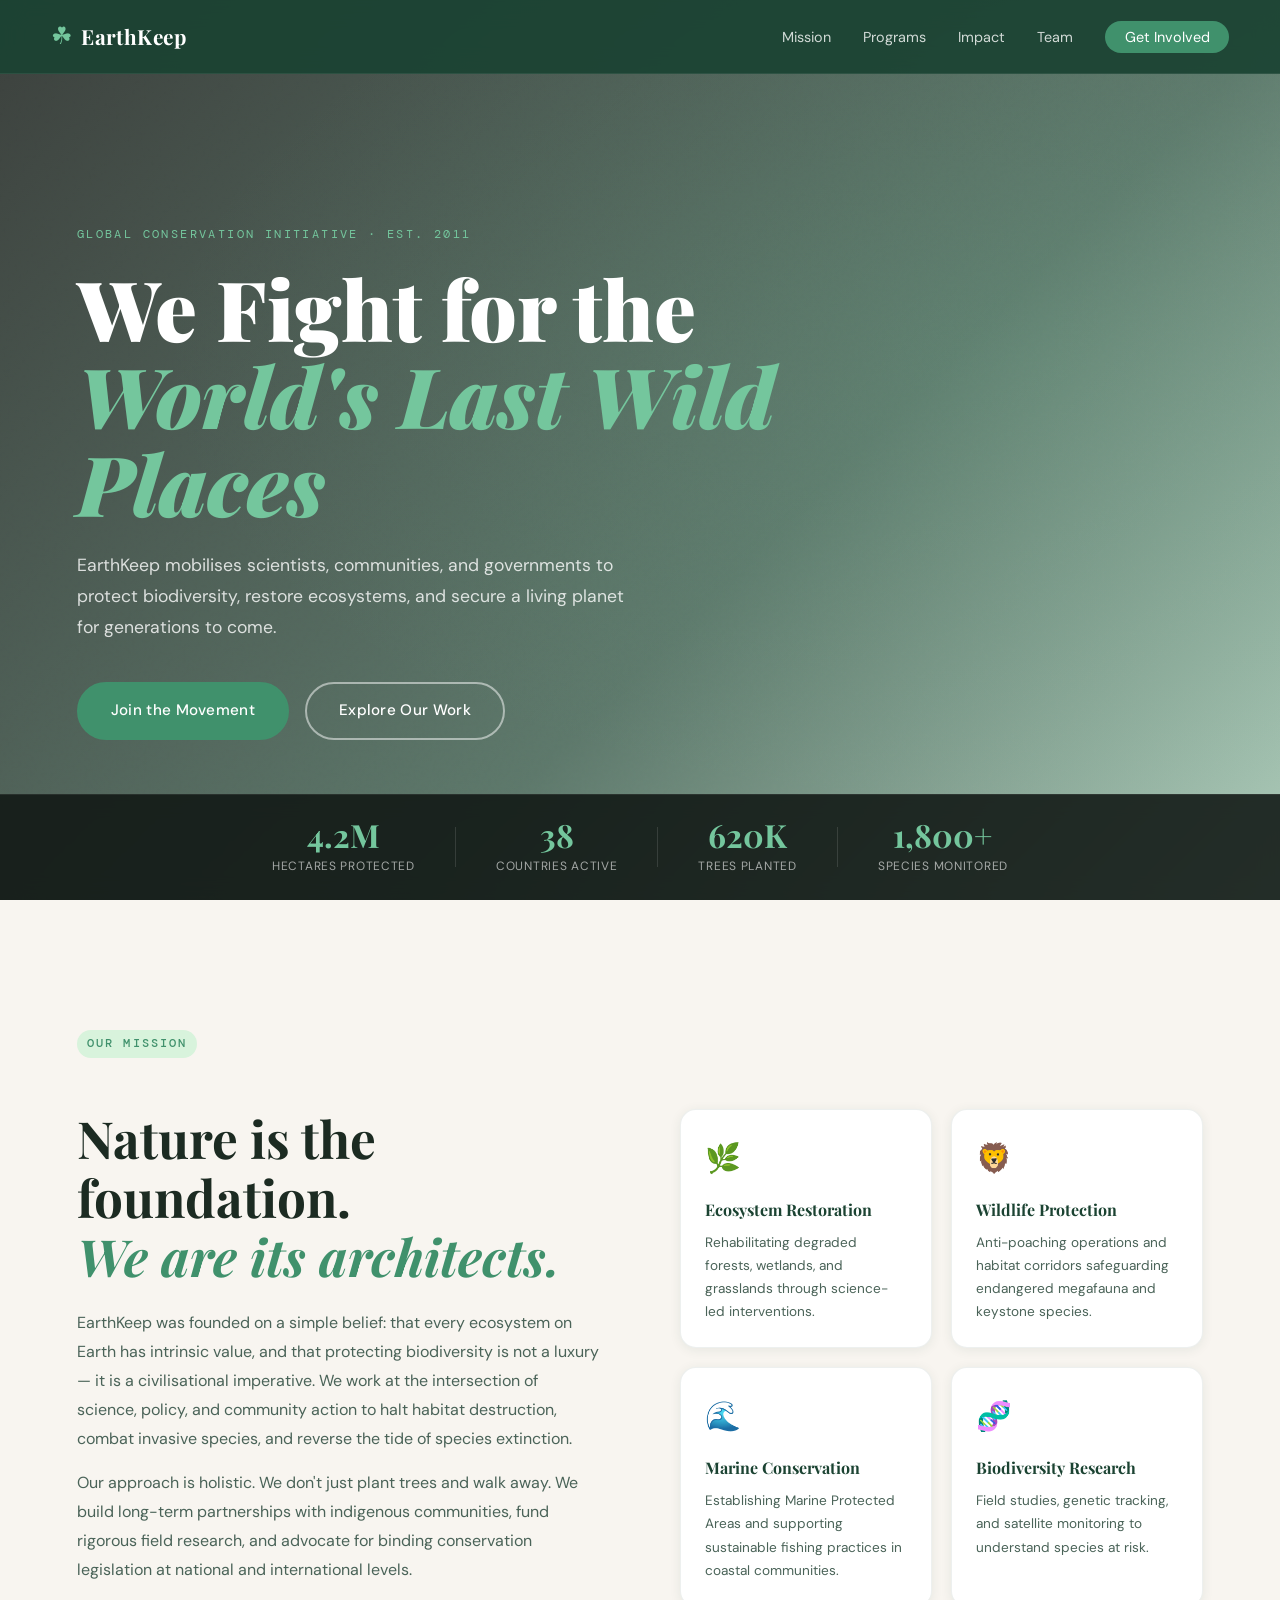
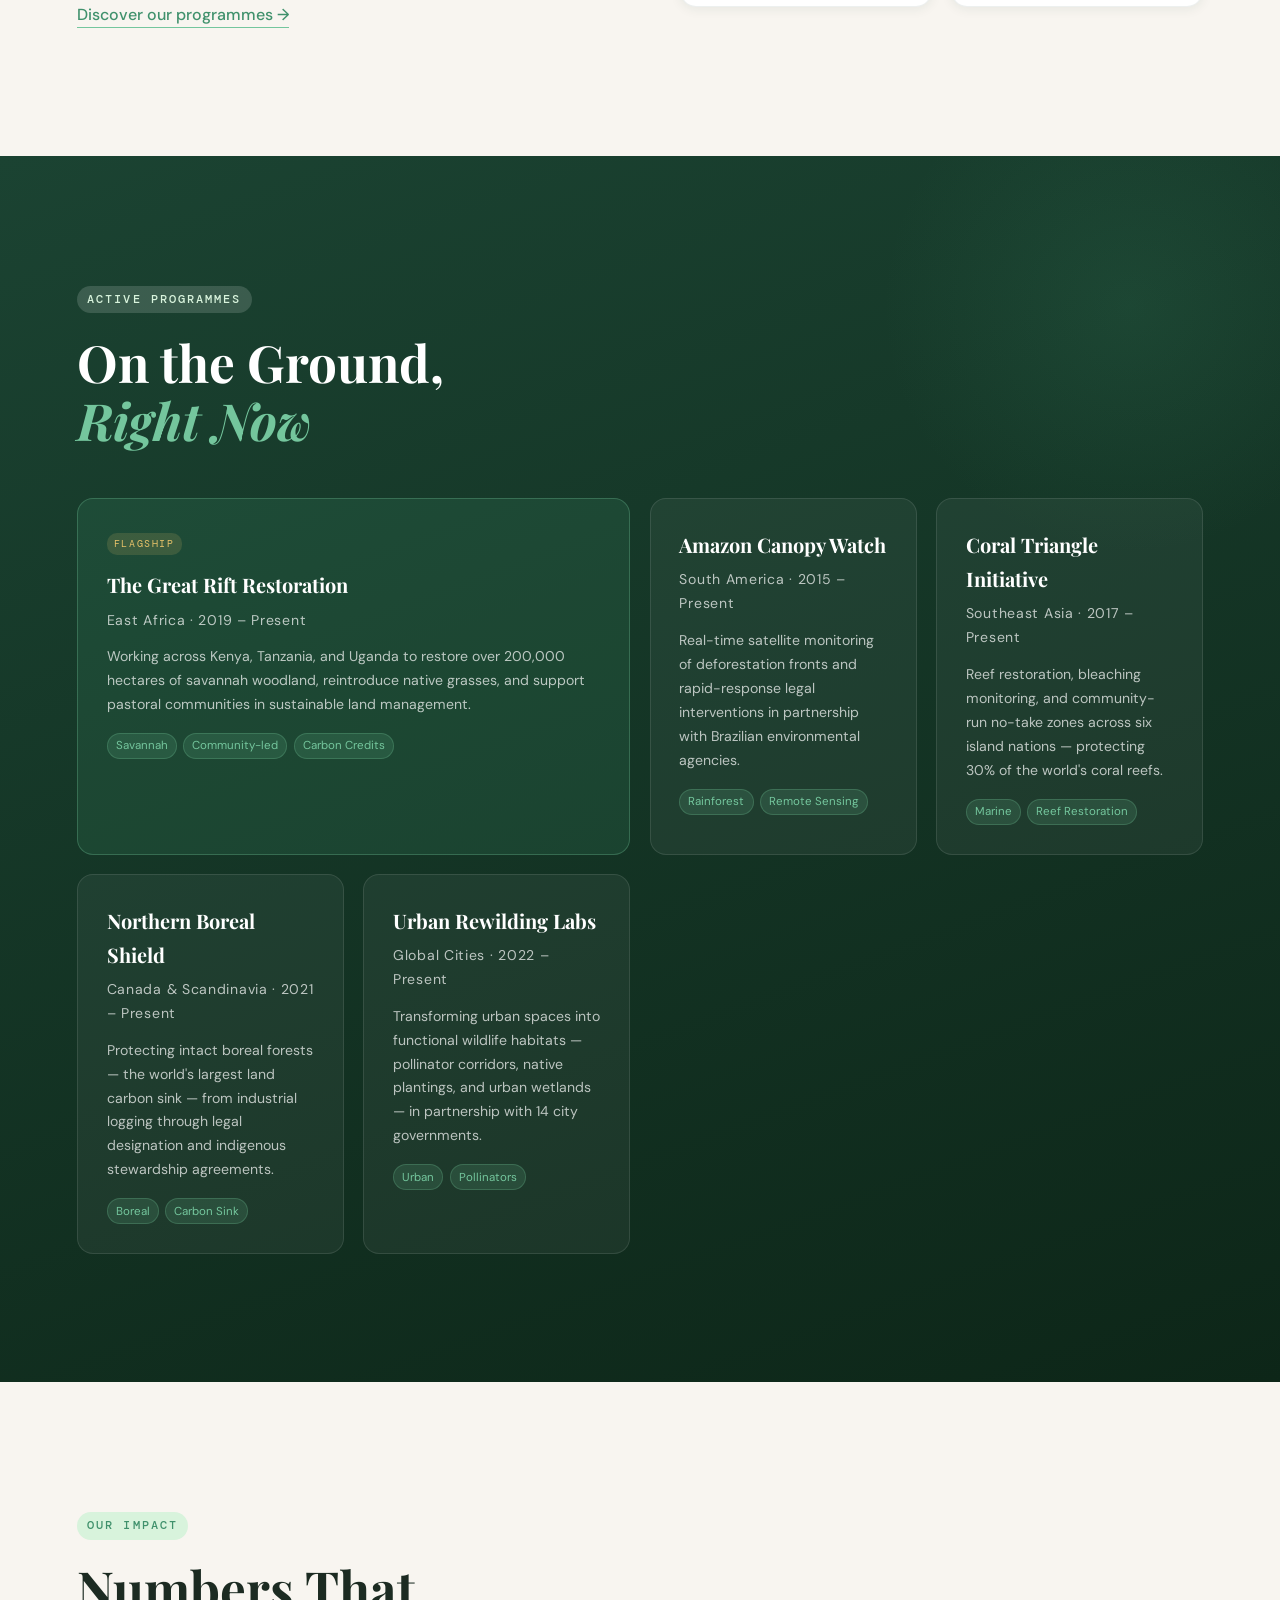
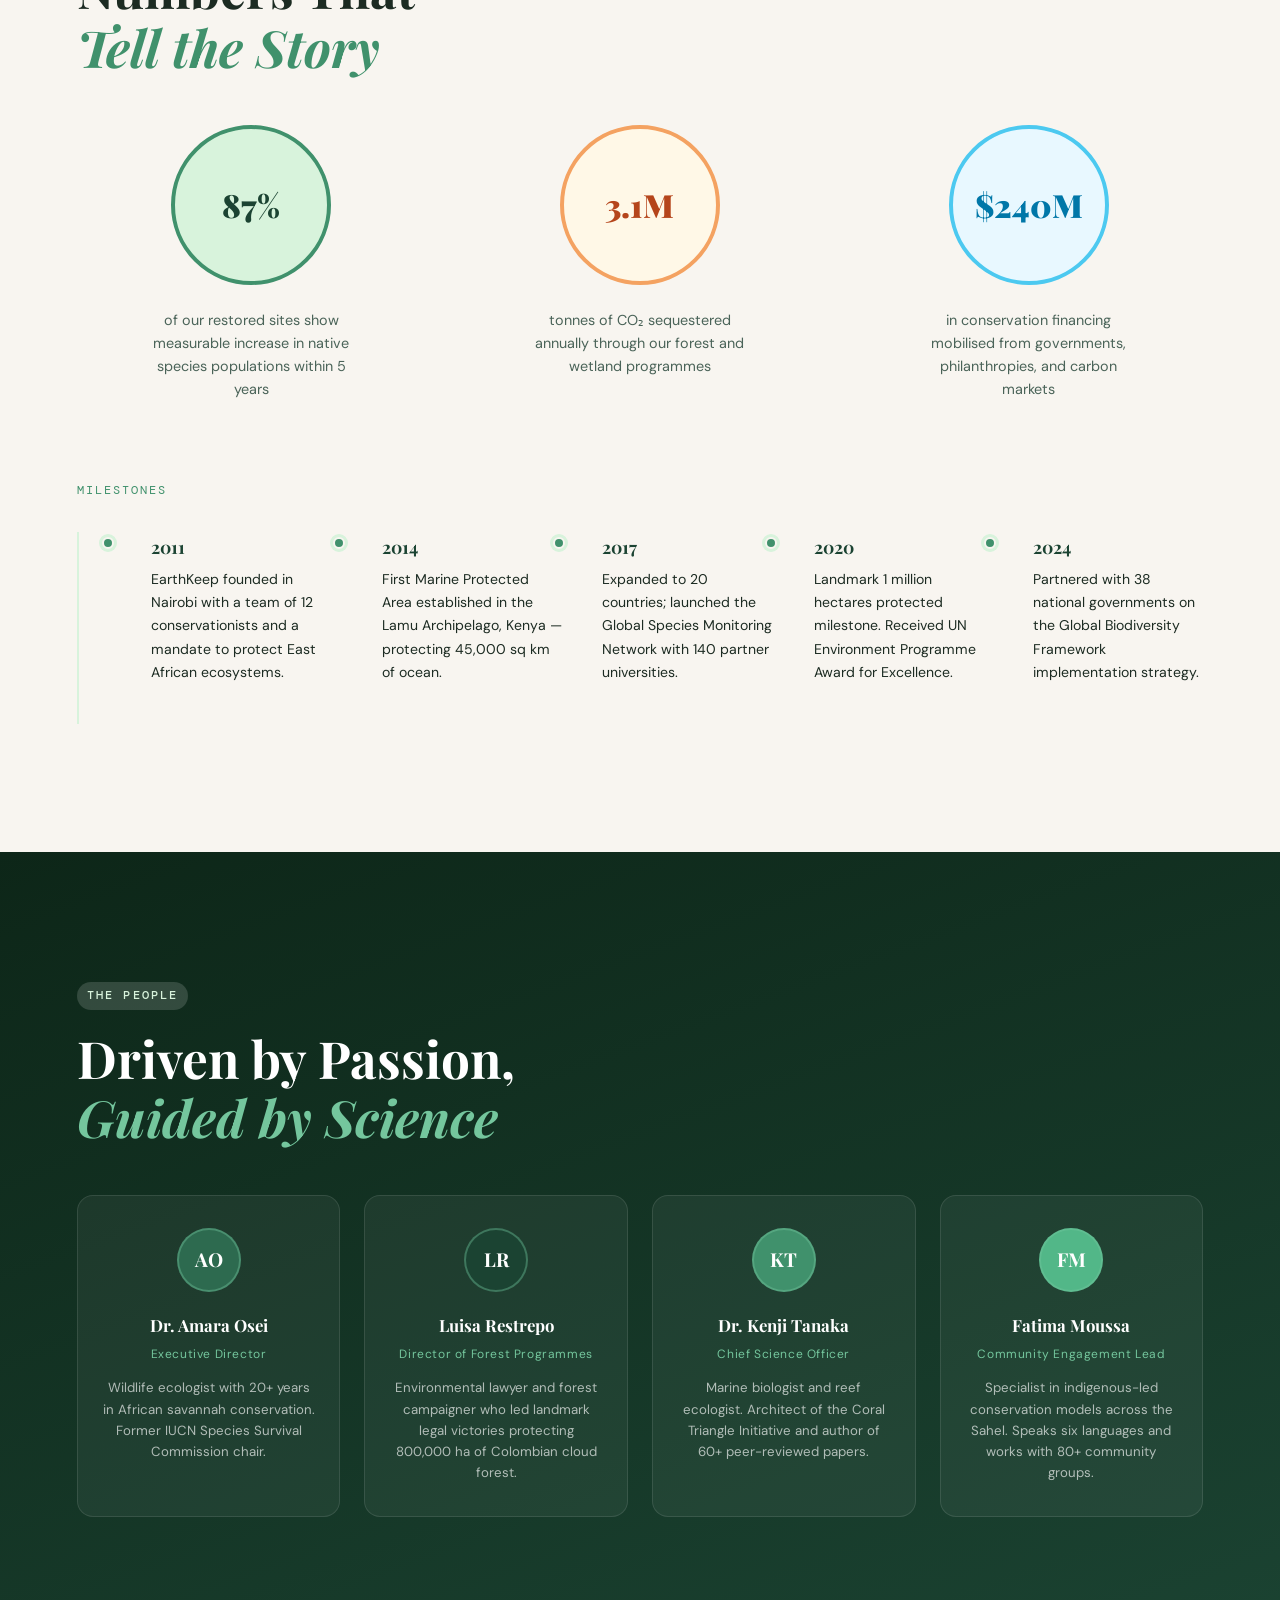
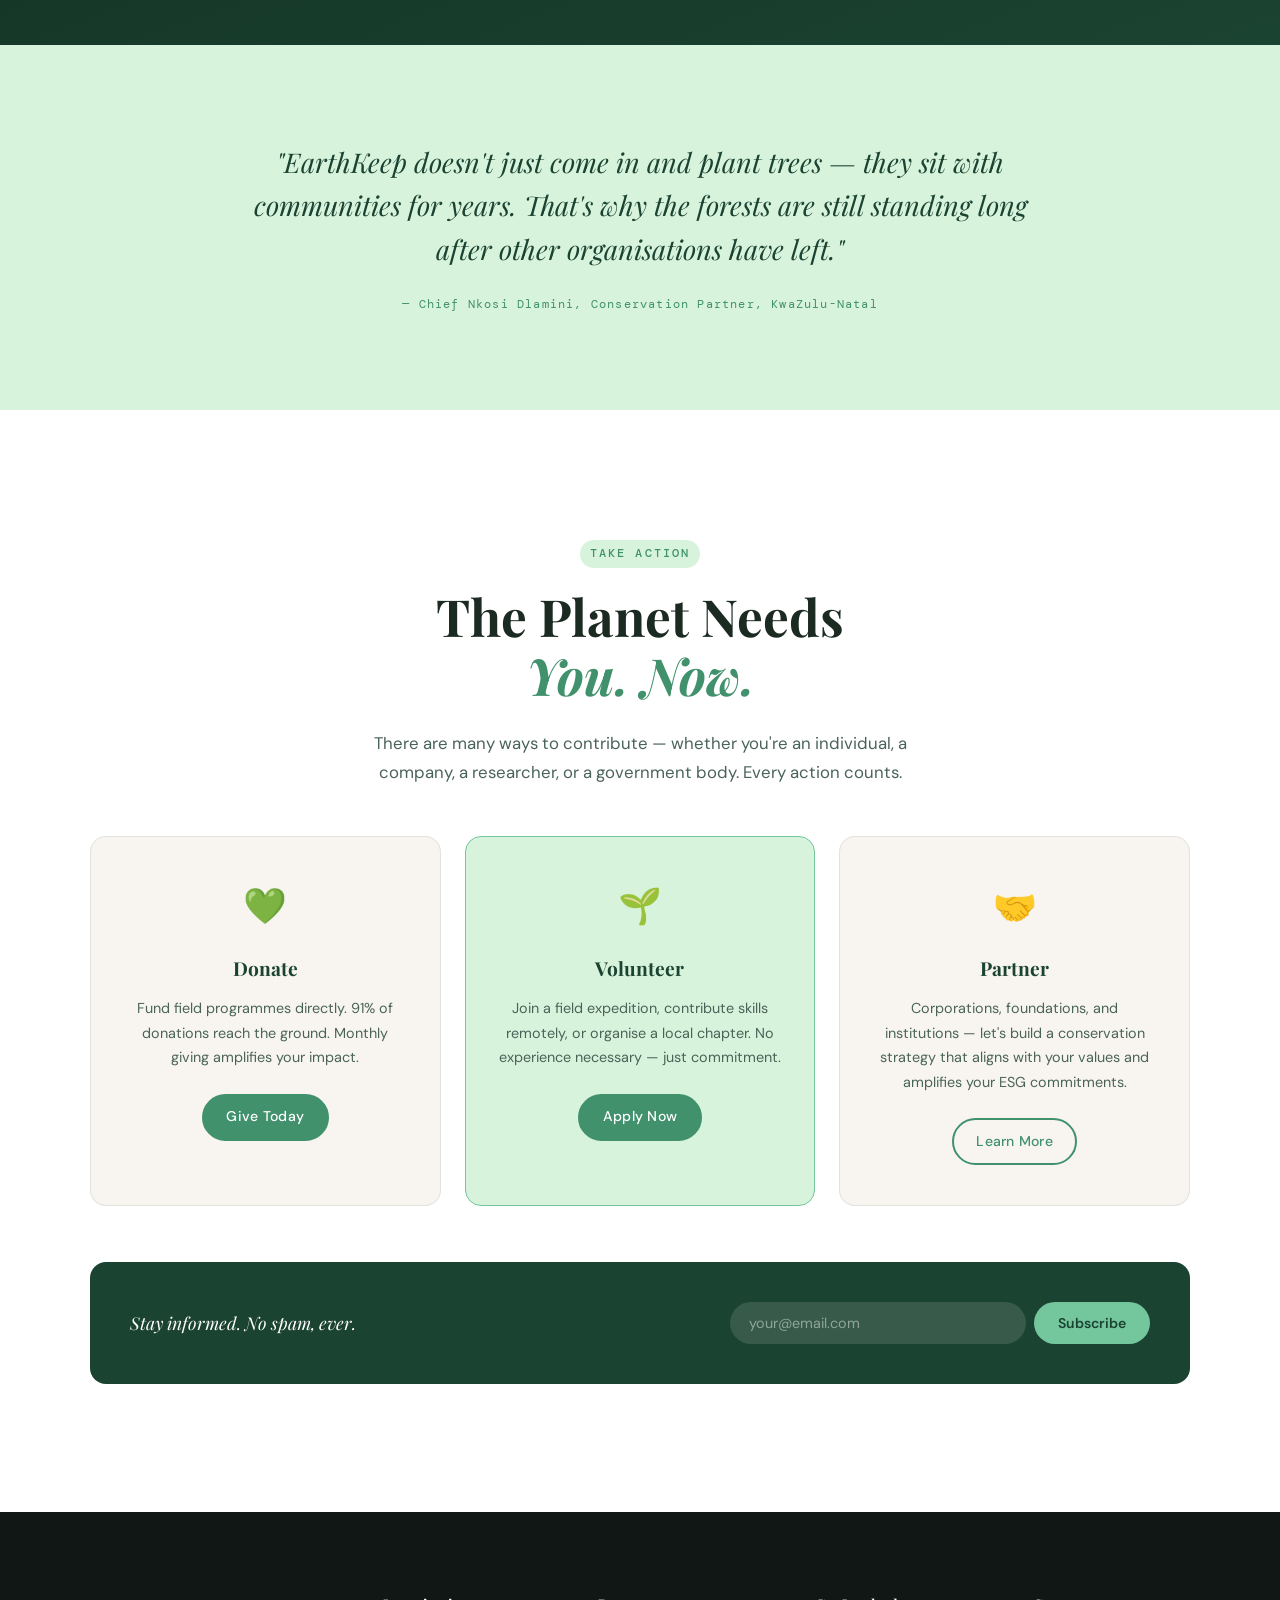
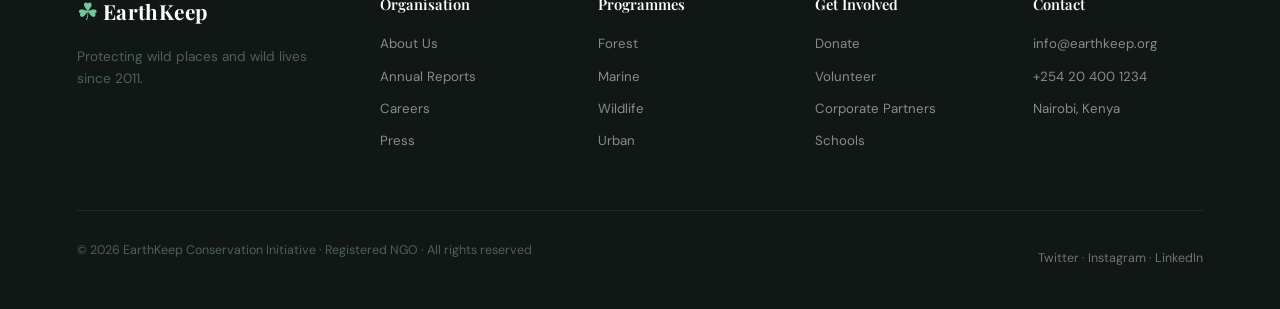
==== index.html @ 8185611e "first commit" ====
<!DOCTYPE html>
<html lang="en">
<head>
  <meta charset="UTF-8" />
  <meta name="viewport" content="width=device-width, initial-scale=1.0" />
  <title>EarthKeep — Conservation in Action</title>
  <link rel="stylesheet" href="styles.css" />
  <link href="https://fonts.googleapis.com/css2?family=Playfair+Display:ital,wght@0,400;0,700;0,900;1,400;1,700&family=DM+Sans:wght@300;400;500&family=DM+Mono:wght@400;500&display=swap" rel="stylesheet" />
</head>
<body>

  <!-- NAV -->
  <nav class="nav">
    <div class="nav-logo">
      <span class="logo-leaf">&#9752;</span>
      <span class="logo-text">EarthKeep</span>
    </div>
    <ul class="nav-links">
      <li><a href="#mission">Mission</a></li>
      <li><a href="#programs">Programs</a></li>
      <li><a href="#impact">Impact</a></li>
      <li><a href="#team">Team</a></li>
      <li><a href="#join" class="nav-cta">Get Involved</a></li>
    </ul>
    <button class="hamburger" onclick="toggleMenu()">&#9776;</button>
  </nav>

  <!-- HERO -->
<section class="hero">
    <div class="hero-bg-overlay"></div>
    <div class="noise-overlay"></div>
    <div class="hero-content">
        <p class="hero-eyebrow">Global Conservation Initiative · Est. 2011</p>
        <h1 class="hero-title">
            We Fight for the<br />
            <em>World's Last Wild Places</em>
        </h1>
        <p class="hero-sub">
            EarthKeep mobilises scientists, communities, and governments to protect biodiversity,
            restore ecosystems, and secure a living planet for generations to come.
        </p>
        <div class="hero-actions">
            <a href="#join" class="btn btn-primary">Join the Movement</a>
            <a href="#programs" class="btn btn-ghost">Explore Our Work</a>
        </div>
    </div>
    <div class="hero-stats-bar">
        <div class="stat">
            <span class="stat-num">4.2M</span>
            <span class="stat-label">Hectares Protected</span>
        </div>
        <div class="stat-divider"></div>
        <div class="stat">
            <span class="stat-num">38</span>
            <span class="stat-label">Countries Active</span>
        </div>
        <div class="stat-divider"></div>
        <div class="stat">
            <span class="stat-num">620K</span>
            <span class="stat-label">Trees Planted</span>
        </div>
        <div class="stat-divider"></div>
        <div class="stat">
            <span class="stat-num">1,800+</span>
            <span class="stat-label">Species Monitored</span>
        </div>
    </div>
</section>

  <!-- MISSION -->
  <section class="mission" id="mission">
    <div class="mission-inner">
      <div class="section-tag">Our Mission</div>
      <div class="mission-split">
        <div class="mission-text">
          <h2 class="section-title">Nature is the foundation.<br /><em>We are its architects.</em></h2>
          <p>
            EarthKeep was founded on a simple belief: that every ecosystem on Earth has intrinsic value, 
            and that protecting biodiversity is not a luxury — it is a civilisational imperative. 
            We work at the intersection of science, policy, and community action to halt habitat destruction, 
            combat invasive species, and reverse the tide of species extinction.
          </p>
          <p>
            Our approach is holistic. We don't just plant trees and walk away. We build long-term partnerships 
            with indigenous communities, fund rigorous field research, and advocate for binding conservation 
            legislation at national and international levels.
          </p>
          <a href="#programs" class="text-link">Discover our programmes →</a>
        </div>
        <div class="mission-visual">
          <div class="eco-card">
            <div class="eco-icon">🌿</div>
            <h4>Ecosystem Restoration</h4>
            <p>Rehabilitating degraded forests, wetlands, and grasslands through science-led interventions.</p>
          </div>
          <div class="eco-card">
            <div class="eco-icon">🦁</div>
            <h4>Wildlife Protection</h4>
            <p>Anti-poaching operations and habitat corridors safeguarding endangered megafauna and keystone species.</p>
          </div>
          <div class="eco-card">
            <div class="eco-icon">🌊</div>
            <h4>Marine Conservation</h4>
            <p>Establishing Marine Protected Areas and supporting sustainable fishing practices in coastal communities.</p>
          </div>
          <div class="eco-card">
            <div class="eco-icon">🧬</div>
            <h4>Biodiversity Research</h4>
            <p>Field studies, genetic tracking, and satellite monitoring to understand species at risk.</p>
          </div>
        </div>
      </div>
    </div>
  </section>

  <!-- PROGRAMS -->
  <section class="programs" id="programs">
    <div class="programs-inner">
      <div class="section-tag light">Active Programmes</div>
      <h2 class="section-title light">On the Ground,<br /><em>Right Now</em></h2>
      <div class="programs-grid">
        <div class="program-card large">
          <div class="program-badge">Flagship</div>
          <h3>The Great Rift Restoration</h3>
          <p class="program-meta">East Africa · 2019 – Present</p>
          <p>Working across Kenya, Tanzania, and Uganda to restore over 200,000 hectares of savannah woodland, 
          reintroduce native grasses, and support pastoral communities in sustainable land management.</p>
          <div class="program-tags">
            <span>Savannah</span><span>Community-led</span><span>Carbon Credits</span>
          </div>
        </div>
        <div class="program-card">
          <h3>Amazon Canopy Watch</h3>
          <p class="program-meta">South America · 2015 – Present</p>
          <p>Real-time satellite monitoring of deforestation fronts and rapid-response legal interventions in partnership with Brazilian environmental agencies.</p>
          <div class="program-tags"><span>Rainforest</span><span>Remote Sensing</span></div>
        </div>
        <div class="program-card">
          <h3>Coral Triangle Initiative</h3>
          <p class="program-meta">Southeast Asia · 2017 – Present</p>
          <p>Reef restoration, bleaching monitoring, and community-run no-take zones across six island nations — protecting 30% of the world's coral reefs.</p>
          <div class="program-tags"><span>Marine</span><span>Reef Restoration</span></div>
        </div>
        <div class="program-card">
          <h3>Northern Boreal Shield</h3>
          <p class="program-meta">Canada & Scandinavia · 2021 – Present</p>
          <p>Protecting intact boreal forests — the world's largest land carbon sink — from industrial logging through legal designation and indigenous stewardship agreements.</p>
          <div class="program-tags"><span>Boreal</span><span>Carbon Sink</span></div>
        </div>
        <div class="program-card">
          <h3>Urban Rewilding Labs</h3>
          <p class="program-meta">Global Cities · 2022 – Present</p>
          <p>Transforming urban spaces into functional wildlife habitats — pollinator corridors, native plantings, and urban wetlands — in partnership with 14 city governments.</p>
          <div class="program-tags"><span>Urban</span><span>Pollinators</span></div>
        </div>
      </div>
    </div>
  </section>

  <!-- IMPACT -->
  <section class="impact" id="impact">
    <div class="impact-inner">
      <div class="section-tag">Our Impact</div>
      <h2 class="section-title">Numbers That<br /><em>Tell the Story</em></h2>
      <div class="impact-grid">
        <div class="impact-item">
          <div class="impact-circle">
            <span class="impact-big">87%</span>
          </div>
          <p>of our restored sites show measurable increase in native species populations within 5 years</p>
        </div>
        <div class="impact-item">
          <div class="impact-circle amber">
            <span class="impact-big">3.1M</span>
          </div>
          <p>tonnes of CO₂ sequestered annually through our forest and wetland programmes</p>
        </div>
        <div class="impact-item">
          <div class="impact-circle teal">
            <span class="impact-big">$240M</span>
          </div>
          <p>in conservation financing mobilised from governments, philanthropies, and carbon markets</p>
        </div>
      </div>

      <!-- Timeline -->
      <div class="timeline">
        <div class="timeline-title">Milestones</div>
        <div class="timeline-track">
          <div class="tl-item">
            <div class="tl-dot"></div>
            <div class="tl-year">2011</div>
            <div class="tl-desc">EarthKeep founded in Nairobi with a team of 12 conservationists and a mandate to protect East African ecosystems.</div>
          </div>
          <div class="tl-item">
            <div class="tl-dot"></div>
            <div class="tl-year">2014</div>
            <div class="tl-desc">First Marine Protected Area established in the Lamu Archipelago, Kenya — protecting 45,000 sq km of ocean.</div>
          </div>
          <div class="tl-item">
            <div class="tl-dot"></div>
            <div class="tl-year">2017</div>
            <div class="tl-desc">Expanded to 20 countries; launched the Global Species Monitoring Network with 140 partner universities.</div>
          </div>
          <div class="tl-item">
            <div class="tl-dot"></div>
            <div class="tl-year">2020</div>
            <div class="tl-desc">Landmark 1 million hectares protected milestone. Received UN Environment Programme Award for Excellence.</div>
          </div>
          <div class="tl-item">
            <div class="tl-dot"></div>
            <div class="tl-year">2024</div>
            <div class="tl-desc">Partnered with 38 national governments on the Global Biodiversity Framework implementation strategy.</div>
          </div>
        </div>
      </div>
    </div>
  </section>

  <!-- TEAM -->
  <section class="team" id="team">
    <div class="team-inner">
      <div class="section-tag light">The People</div>
      <h2 class="section-title light">Driven by Passion,<br /><em>Guided by Science</em></h2>
      <div class="team-grid">
        <div class="team-card">
          <div class="team-avatar" style="background: #2d6a4f;">AO</div>
          <h4>Dr. Amara Osei</h4>
          <p class="team-role">Executive Director</p>
          <p class="team-bio">Wildlife ecologist with 20+ years in African savannah conservation. Former IUCN Species Survival Commission chair.</p>
        </div>
        <div class="team-card">
          <div class="team-avatar" style="background: #1b4332;">LR</div>
          <h4>Luisa Restrepo</h4>
          <p class="team-role">Director of Forest Programmes</p>
          <p class="team-bio">Environmental lawyer and forest campaigner who led landmark legal victories protecting 800,000 ha of Colombian cloud forest.</p>
        </div>
        <div class="team-card">
          <div class="team-avatar" style="background: #40916c;">KT</div>
          <h4>Dr. Kenji Tanaka</h4>
          <p class="team-role">Chief Science Officer</p>
          <p class="team-bio">Marine biologist and reef ecologist. Architect of the Coral Triangle Initiative and author of 60+ peer-reviewed papers.</p>
        </div>
        <div class="team-card">
          <div class="team-avatar" style="background: #52b788;">FM</div>
          <h4>Fatima Moussa</h4>
          <p class="team-role">Community Engagement Lead</p>
          <p class="team-bio">Specialist in indigenous-led conservation models across the Sahel. Speaks six languages and works with 80+ community groups.</p>
        </div>
      </div>
    </div>
  </section>

  <!-- TESTIMONIALS -->
  <section class="quotes">
    <div class="quotes-inner">
      <blockquote class="featured-quote">
        "EarthKeep doesn't just come in and plant trees — they sit with communities for years. 
        That's why the forests are still standing long after other organisations have left."
        <cite>— Chief Nkosi Dlamini, Conservation Partner, KwaZulu-Natal</cite>
      </blockquote>
    </div>
  </section>

  <!-- JOIN -->
  <section class="join" id="join">
    <div class="join-inner">
      <div class="section-tag">Take Action</div>
      <h2 class="section-title">The Planet Needs<br /><em>You. Now.</em></h2>
      <p class="join-sub">There are many ways to contribute — whether you're an individual, a company, a researcher, or a government body. Every action counts.</p>
      <div class="join-cards">
        <div class="join-option">
          <div class="join-icon">💚</div>
          <h4>Donate</h4>
          <p>Fund field programmes directly. 91% of donations reach the ground. Monthly giving amplifies your impact.</p>
          <a href="#" class="btn btn-primary small">Give Today</a>
        </div>
        <div class="join-option highlight">
          <div class="join-icon">🌱</div>
          <h4>Volunteer</h4>
          <p>Join a field expedition, contribute skills remotely, or organise a local chapter. No experience necessary — just commitment.</p>
          <a href="#" class="btn btn-primary small">Apply Now</a>
        </div>
        <div class="join-option">
          <div class="join-icon">🤝</div>
          <h4>Partner</h4>
          <p>Corporations, foundations, and institutions — let's build a conservation strategy that aligns with your values and amplifies your ESG commitments.</p>
          <a href="#" class="btn btn-outline small">Learn More</a>
        </div>
      </div>

      <!-- Newsletter -->
      <div class="newsletter">
        <p class="newsletter-label">Stay informed. No spam, ever.</p>
        <div class="newsletter-form">
          <input type="email" placeholder="your@email.com" />
          <button type="button">Subscribe</button>
        </div>
      </div>
    </div>
  </section>

  <!-- FOOTER -->
  <footer class="footer">
    <div class="footer-inner">
      <div class="footer-brand">
        <span class="logo-leaf">&#9752;</span>
        <span class="logo-text">EarthKeep</span>
        <p>Protecting wild places and wild lives since 2011.</p>
      </div>
      <div class="footer-links">
        <div class="footer-col">
          <h5>Organisation</h5>
          <a href="#">About Us</a>
          <a href="#">Annual Reports</a>
          <a href="#">Careers</a>
          <a href="#">Press</a>
        </div>
        <div class="footer-col">
          <h5>Programmes</h5>
          <a href="#">Forest</a>
          <a href="#">Marine</a>
          <a href="#">Wildlife</a>
          <a href="#">Urban</a>
        </div>
        <div class="footer-col">
          <h5>Get Involved</h5>
          <a href="#">Donate</a>
          <a href="#">Volunteer</a>
          <a href="#">Corporate Partners</a>
          <a href="#">Schools</a>
        </div>
        <div class="footer-col">
          <h5>Contact</h5>
          <a href="#">info@earthkeep.org</a>
          <a href="#">+254 20 400 1234</a>
          <a href="#">Nairobi, Kenya</a>
        </div>
      </div>
    </div>
    <div class="footer-bottom">
      <p>© 2026 EarthKeep Conservation Initiative · Registered NGO · All rights reserved</p>
      <div class="footer-socials">
        <a href="#">Twitter</a> · <a href="#">Instagram</a> · <a href="#">LinkedIn</a>
      </div>
    </div>
  </footer>

  <script src="script.js"></script>
</body>
</html>
---- styles.css ----
/* ===== VARIABLES & RESET ===== */
:root {
  --green-deep: #1b4332;
  --green-mid: #2d6a4f;
  --green-bright: #40916c;
  --green-light: #74c69d;
  --green-pale: #d8f3dc;
  --amber: #e9c46a;
  --amber-dark: #f4a261;
  --teal: #4cc9f0;
  --cream: #f8f5f0;
  --dark: #111714;
  --text-main: #1c2b22;
  --text-muted: #4a6358;
  --white: #ffffff;
  --font-display: 'Playfair Display', Georgia, serif;
  --font-body: 'DM Sans', sans-serif;
  --font-mono: 'DM Mono', monospace;
  --radius: 16px;
  --shadow-sm: 0 2px 12px rgba(27,67,50,0.08);
  --shadow-lg: 0 20px 60px rgba(27,67,50,0.15);
  --transition: 0.4s cubic-bezier(0.4, 0, 0.2, 1);
}

*, *::before, *::after { box-sizing: border-box; margin: 0; padding: 0; }
html { scroll-behavior: smooth; font-size: 16px; }
body {
  font-family: var(--font-body);
  color: var(--text-main);
  background: var(--cream);
  line-height: 1.7;
  overflow-x: hidden;
}
img { max-width: 100%; display: block; }
a { text-decoration: none; color: inherit; }

/* ===== TYPOGRAPHY ===== */
.section-title {
  font-family: var(--font-display);
  font-size: clamp(2rem, 4vw, 3.2rem);
  font-weight: 700;
  line-height: 1.15;
  margin-bottom: 1.5rem;
}
.section-title em { font-style: italic; color: var(--green-bright); }
.section-title.light em { color: var(--green-light); }
.section-tag {
  font-family: var(--font-mono);
  font-size: 0.72rem;
  font-weight: 500;
  letter-spacing: 0.18em;
  text-transform: uppercase;
  color: var(--green-bright);
  background: var(--green-pale);
  display: inline-block;
  padding: 0.35em 0.9em;
  border-radius: 20px;
  margin-bottom: 1.2rem;
}
.section-tag.light {
  background: rgba(255,255,255,0.15);
  color: var(--green-pale);
}
p { margin-bottom: 1rem; color: var(--text-muted); }
.text-link {
  font-weight: 500;
  color: var(--green-bright);
  border-bottom: 1.5px solid var(--green-light);
  padding-bottom: 2px;
  transition: color var(--transition), border-color var(--transition);
}
.text-link:hover { color: var(--green-deep); border-color: var(--green-deep); }

/* ===== BUTTONS ===== */
.btn {
  display: inline-block;
  padding: 0.85rem 2rem;
  border-radius: 50px;
  font-family: var(--font-body);
  font-weight: 500;
  font-size: 0.95rem;
  letter-spacing: 0.02em;
  cursor: pointer;
  transition: all 0.3s ease;
  border: 2px solid transparent;
}
.btn.small { padding: 0.6rem 1.4rem; font-size: 0.88rem; }
.btn-primary {
  background: var(--green-bright);
  color: var(--white);
  border-color: var(--green-bright);
}
.btn-primary:hover { background: var(--green-deep); border-color: var(--green-deep); transform: translateY(-2px); box-shadow: 0 8px 24px rgba(64,145,108,0.35); }
.btn-ghost {
  background: transparent;
  color: var(--white);
  border-color: rgba(255,255,255,0.5);
}
.btn-ghost:hover { background: rgba(255,255,255,0.12); border-color: var(--white); }
.btn-outline {
  background: transparent;
  color: var(--green-bright);
  border-color: var(--green-bright);
}
.btn-outline:hover { background: var(--green-bright); color: var(--white); }

/* ===== NAV ===== */
.nav {
  position: fixed;
  top: 0; left: 0; right: 0;
  z-index: 100;
  display: flex;
  align-items: center;
  justify-content: space-between;
  padding: 1rem 4%;
  background: rgba(27,67,50,0.92);
  backdrop-filter: blur(12px);
  border-bottom: 1px solid rgba(255,255,255,0.07);
}
.nav-logo { display: flex; align-items: center; gap: 0.5rem; }
.logo-leaf { font-size: 1.5rem; color: var(--green-light); }
.logo-text {
  font-family: var(--font-display);
  font-size: 1.3rem;
  font-weight: 700;
  color: var(--white);
  letter-spacing: 0.02em;
}
.nav-links {
  list-style: none;
  display: flex;
  align-items: center;
  gap: 2rem;
}
.nav-links a {
  color: rgba(255,255,255,0.8);
  font-size: 0.9rem;
  font-weight: 400;
  transition: color 0.2s;
}
.nav-links a:hover { color: var(--green-light); }
.nav-cta {
  background: var(--green-bright) !important;
  color: var(--white) !important;
  padding: 0.45rem 1.2rem;
  border-radius: 50px;
}
.nav-cta:hover { background: var(--green-light) !important; color: var(--green-deep) !important; }
.hamburger { display: none; background: none; border: none; color: var(--white); font-size: 1.4rem; cursor: pointer; }

/* ===== HERO ===== */
.hero {
  position: relative;
  min-height: 100vh;
  display: flex;
  flex-direction: column;
  justify-content: center;
  align-items: flex-start;
  padding: 10rem 6% 6rem;
  background:
    linear-gradient(135deg, rgba(17,23,20,0.82) 0%, rgba(27,67,50,0.70) 60%, rgba(64,145,108,0.4) 100%),
    url('https://images.unsplash.com/photo-1448375240586-882707db888b?w=1600&q=80') center/cover no-repeat;
  overflow: hidden;
}
.hero-bg-overlay {
  position: absolute; inset: 0;
  background: radial-gradient(ellipse at 80% 40%, rgba(116,198,157,0.12), transparent 60%);
  pointer-events: none;
}
.noise-overlay {
  position: absolute; inset: 0;
  background-image: url("data:image/svg+xml,%3Csvg viewBox='0 0 256 256' xmlns='http://www.w3.org/2000/svg'%3E%3Cfilter id='noise'%3E%3CfeTurbulence type='fractalNoise' baseFrequency='0.9' numOctaves='4' stitchTiles='stitch'/%3E%3C/filter%3E%3Crect width='100%25' height='100%25' filter='url(%23noise)' opacity='0.04'/%3E%3C/svg%3E");
  opacity: 0.3; pointer-events: none;
}
.hero-content { position: relative; z-index: 2; max-width: 760px; }
.hero-eyebrow {
  font-family: var(--font-mono);
  font-size: 0.75rem;
  letter-spacing: 0.2em;
  text-transform: uppercase;
  color: var(--green-light);
  margin-bottom: 1.2rem;
}
.hero-title {
  font-family: var(--font-display);
  font-size: clamp(2.8rem, 6.5vw, 5.2rem);
  font-weight: 900;
  line-height: 1.05;
  color: var(--white);
  margin-bottom: 1.5rem;
  animation: heroFadeUp 0.9s ease both;
}
.hero-title em { font-style: italic; color: var(--green-light); }
.hero-sub {
  font-size: 1.1rem;
  color: rgba(255,255,255,0.8);
  max-width: 560px;
  margin-bottom: 2.5rem;
  line-height: 1.75;
  animation: heroFadeUp 0.9s 0.15s ease both;
}
.hero-actions {
  display: flex;
  gap: 1rem;
  flex-wrap: wrap;
  animation: heroFadeUp 0.9s 0.3s ease both;
}
@keyframes heroFadeUp {
  from { opacity: 0; transform: translateY(28px); }
  to { opacity: 1; transform: translateY(0); }
}
.hero-stats-bar {
  position: absolute;
  bottom: 0; left: 0; right: 0;
  display: flex;
  justify-content: center;
  align-items: center;
  gap: 0;
  background: rgba(17,23,20,0.88);
  backdrop-filter: blur(10px);
  border-top: 1px solid rgba(255,255,255,0.07);
  padding: 1.5rem 6%;
  animation: heroFadeUp 0.9s 0.5s ease both;
}
.stat { text-align: center; padding: 0 2.5rem; }
.stat-num {
  display: block;
  font-family: var(--font-display);
  font-size: 2rem;
  font-weight: 700;
  color: var(--green-light);
  line-height: 1;
}
.stat-label {
  font-size: 0.75rem;
  color: rgba(255,255,255,0.6);
  letter-spacing: 0.06em;
  text-transform: uppercase;
  margin-top: 0.3rem;
  display: block;
}
.stat-divider { width: 1px; height: 40px; background: rgba(255,255,255,0.12); }

/* ===== MISSION ===== */
.mission { padding: 8rem 6%; background: var(--cream); }
.mission-inner { max-width: 1200px; margin: 0 auto; }
.mission-split {
  display: grid;
  grid-template-columns: 1fr 1fr;
  gap: 5rem;
  align-items: start;
  margin-top: 2rem;
}
.mission-text h2 { margin-bottom: 1.5rem; }
.mission-text p { font-size: 1rem; line-height: 1.8; }
.mission-visual {
  display: grid;
  grid-template-columns: 1fr 1fr;
  gap: 1.2rem;
}
.eco-card {
  background: var(--white);
  border-radius: var(--radius);
  padding: 1.5rem;
  border: 1px solid rgba(27,67,50,0.08);
  box-shadow: var(--shadow-sm);
  transition: transform var(--transition), box-shadow var(--transition);
  opacity: 0;
  transform: translateY(20px);
}
.eco-card.visible { opacity: 1; transform: translateY(0); }
.eco-card:hover { transform: translateY(-6px); box-shadow: var(--shadow-lg); }
.eco-icon { font-size: 1.8rem; margin-bottom: 0.8rem; }
.eco-card h4 { font-family: var(--font-display); font-size: 1rem; margin-bottom: 0.5rem; color: var(--green-deep); }
.eco-card p { font-size: 0.85rem; margin-bottom: 0; }

/* ===== PROGRAMS ===== */
.programs {
  padding: 8rem 6%;
  background: linear-gradient(160deg, var(--green-deep) 0%, #0d2618 100%);
  position: relative;
  overflow: hidden;
}
.programs::before {
  content: '';
  position: absolute;
  top: -100px; right: -100px;
  width: 500px; height: 500px;
  background: radial-gradient(circle, rgba(64,145,108,0.15), transparent 70%);
  border-radius: 50%;
}
.programs-inner { max-width: 1200px; margin: 0 auto; position: relative; z-index: 1; }
.programs-inner .section-title { color: var(--white); }
.programs-grid {
  display: grid;
  grid-template-columns: repeat(4, 1fr);
  grid-template-rows: auto auto;
  gap: 1.2rem;
  margin-top: 3rem;
}
.program-card {
  background: rgba(255,255,255,0.05);
  border: 1px solid rgba(255,255,255,0.1);
  border-radius: var(--radius);
  padding: 1.8rem;
  color: var(--white);
  transition: background var(--transition), transform var(--transition);
  position: relative;
  opacity: 0;
  transform: translateY(20px);
}
.program-card.visible { opacity: 1; transform: translateY(0); }
.program-card:hover { background: rgba(255,255,255,0.09); transform: translateY(-4px); }
.program-card.large {
  grid-column: span 2;
  background: rgba(64,145,108,0.18);
  border-color: rgba(116,198,157,0.3);
}
.program-badge {
  font-family: var(--font-mono);
  font-size: 0.65rem;
  letter-spacing: 0.15em;
  text-transform: uppercase;
  color: var(--amber);
  background: rgba(233,196,106,0.15);
  display: inline-block;
  padding: 0.25em 0.7em;
  border-radius: 10px;
  margin-bottom: 0.8rem;
}
.program-card h3 { font-family: var(--font-display); font-size: 1.25rem; margin-bottom: 0.4rem; }
.program-meta { font-size: 0.75rem; color: var(--green-light); letter-spacing: 0.05em; margin-bottom: 0.8rem; }
.program-card p { font-size: 0.88rem; color: rgba(255,255,255,0.7); }
.program-tags { display: flex; flex-wrap: wrap; gap: 0.4rem; margin-top: 1rem; }
.program-tags span {
  font-size: 0.72rem;
  padding: 0.2em 0.7em;
  border-radius: 20px;
  background: rgba(116,198,157,0.15);
  color: var(--green-light);
  border: 1px solid rgba(116,198,157,0.25);
}

/* ===== IMPACT ===== */
.impact { padding: 8rem 6%; background: var(--cream); }
.impact-inner { max-width: 1200px; margin: 0 auto; }
.impact-grid {
  display: grid;
  grid-template-columns: repeat(3, 1fr);
  gap: 2.5rem;
  margin: 3rem 0 5rem;
}
.impact-item {
  text-align: center;
  opacity: 0; transform: translateY(20px);
  transition: all 0.5s ease;
}
.impact-item.visible { opacity: 1; transform: translateY(0); }
.impact-circle {
  width: 160px; height: 160px;
  border-radius: 50%;
  background: var(--green-pale);
  border: 4px solid var(--green-bright);
  display: flex; align-items: center; justify-content: center;
  margin: 0 auto 1.5rem;
  position: relative;
}
.impact-circle.amber { background: #fff8e7; border-color: var(--amber-dark); }
.impact-circle.teal { background: #e8f8ff; border-color: var(--teal); }
.impact-big {
  font-family: var(--font-display);
  font-size: 2rem;
  font-weight: 900;
  color: var(--green-deep);
}
.impact-circle.amber .impact-big { color: #b5451b; }
.impact-circle.teal .impact-big { color: #0077a8; }
.impact-item p { font-size: 0.9rem; line-height: 1.6; max-width: 220px; margin: 0 auto; }

/* Timeline */
.timeline { margin-top: 2rem; }
.timeline-title {
  font-family: var(--font-mono);
  font-size: 0.72rem;
  letter-spacing: 0.18em;
  text-transform: uppercase;
  color: var(--green-bright);
  margin-bottom: 2rem;
}
.timeline-track {
  display: flex;
  gap: 0;
  position: relative;
  padding-left: 2rem;
  border-left: 2px solid var(--green-pale);
}
.tl-item {
  position: relative;
  padding: 0 0 2.5rem 2.5rem;
  opacity: 0;
  transform: translateX(-12px);
  transition: all 0.5s ease;
}
.tl-item.visible { opacity: 1; transform: translateX(0); }
.tl-dot {
  position: absolute;
  left: -0.55rem;
  top: 0.3rem;
  width: 12px; height: 12px;
  border-radius: 50%;
  background: var(--green-bright);
  border: 2px solid var(--cream);
  box-shadow: 0 0 0 3px var(--green-pale);
}
.tl-year {
  font-family: var(--font-display);
  font-weight: 700;
  font-size: 1.1rem;
  color: var(--green-deep);
  margin-bottom: 0.35rem;
}
.tl-desc { font-size: 0.88rem; line-height: 1.65; }

/* ===== TEAM ===== */
.team {
  padding: 8rem 6%;
  background: linear-gradient(160deg, #0d2618 0%, var(--green-deep) 100%);
}
.team-inner { max-width: 1200px; margin: 0 auto; }
.team-inner .section-title { color: var(--white); }
.team-grid {
  display: grid;
  grid-template-columns: repeat(4, 1fr);
  gap: 1.5rem;
  margin-top: 3rem;
}
.team-card {
  background: rgba(255,255,255,0.05);
  border: 1px solid rgba(255,255,255,0.1);
  border-radius: var(--radius);
  padding: 2rem 1.5rem;
  text-align: center;
  color: var(--white);
  transition: background var(--transition), transform var(--transition);
  opacity: 0;
  transform: translateY(20px);
}
.team-card.visible { opacity: 1; transform: translateY(0); }
.team-card:hover { background: rgba(255,255,255,0.1); transform: translateY(-6px); }
.team-avatar {
  width: 64px; height: 64px;
  border-radius: 50%;
  display: flex; align-items: center; justify-content: center;
  font-family: var(--font-display);
  font-size: 1.2rem;
  font-weight: 700;
  color: var(--white);
  margin: 0 auto 1.2rem;
  border: 2px solid rgba(116,198,157,0.4);
}
.team-card h4 { font-family: var(--font-display); font-size: 1.05rem; margin-bottom: 0.3rem; }
.team-role { font-size: 0.75rem; color: var(--green-light); letter-spacing: 0.05em; margin-bottom: 0.8rem; }
.team-bio { font-size: 0.83rem; color: rgba(255,255,255,0.65); line-height: 1.6; margin-bottom: 0; }

/* ===== QUOTES ===== */
.quotes {
  padding: 6rem 6%;
  background: var(--green-pale);
}
.quotes-inner { max-width: 800px; margin: 0 auto; }
.featured-quote {
  font-family: var(--font-display);
  font-size: clamp(1.2rem, 2.5vw, 1.7rem);
  font-style: italic;
  line-height: 1.6;
  color: var(--green-deep);
  text-align: center;
  border: none;
}
.featured-quote cite {
  display: block;
  font-family: var(--font-mono);
  font-size: 0.75rem;
  font-style: normal;
  letter-spacing: 0.1em;
  color: var(--green-bright);
  margin-top: 1.5rem;
}

/* ===== JOIN ===== */
.join { padding: 8rem 6%; background: var(--white); }
.join-inner { max-width: 1100px; margin: 0 auto; text-align: center; }
.join-sub {
  max-width: 580px;
  margin: 0 auto 3rem;
  font-size: 1.05rem;
  line-height: 1.75;
}
.join-cards {
  display: grid;
  grid-template-columns: repeat(3, 1fr);
  gap: 1.5rem;
  margin-bottom: 3.5rem;
}
.join-option {
  background: var(--cream);
  border: 1px solid rgba(27,67,50,0.1);
  border-radius: var(--radius);
  padding: 2.5rem 2rem;
  transition: transform var(--transition), box-shadow var(--transition);
  opacity: 0;
  transform: translateY(20px);
}
.join-option.visible { opacity: 1; transform: translateY(0); }
.join-option:hover { transform: translateY(-6px); box-shadow: var(--shadow-lg); }
.join-option.highlight {
  background: var(--green-pale);
  border-color: var(--green-light);
}
.join-icon { font-size: 2.2rem; margin-bottom: 1rem; }
.join-option h4 { font-family: var(--font-display); font-size: 1.2rem; margin-bottom: 0.7rem; color: var(--green-deep); }
.join-option p { font-size: 0.9rem; line-height: 1.7; margin-bottom: 1.5rem; }

/* Newsletter */
.newsletter {
  background: var(--green-deep);
  border-radius: var(--radius);
  padding: 2.5rem;
  display: flex;
  align-items: center;
  justify-content: space-between;
  gap: 2rem;
  flex-wrap: wrap;
}
.newsletter-label {
  font-family: var(--font-display);
  font-size: 1.1rem;
  color: var(--white);
  margin-bottom: 0;
  font-style: italic;
}
.newsletter-form {
  display: flex;
  gap: 0.5rem;
  flex: 1;
  max-width: 420px;
}
.newsletter-form input {
  flex: 1;
  padding: 0.75rem 1.2rem;
  border-radius: 50px;
  border: none;
  outline: none;
  font-family: var(--font-body);
  font-size: 0.9rem;
  background: rgba(255,255,255,0.12);
  color: var(--white);
}
.newsletter-form input::placeholder { color: rgba(255,255,255,0.45); }
.newsletter-form button {
  padding: 0.75rem 1.5rem;
  border-radius: 50px;
  border: none;
  background: var(--green-light);
  color: var(--green-deep);
  font-family: var(--font-body);
  font-weight: 600;
  font-size: 0.88rem;
  cursor: pointer;
  transition: background 0.2s;
}
.newsletter-form button:hover { background: var(--amber); }

/* ===== FOOTER ===== */
.footer {
  background: var(--dark);
  color: rgba(255,255,255,0.65);
  padding: 5rem 6% 2rem;
}
.footer-inner {
  max-width: 1200px;
  margin: 0 auto;
  display: grid;
  grid-template-columns: 1.5fr repeat(4, 1fr);
  gap: 3rem;
  padding-bottom: 3rem;
  border-bottom: 1px solid rgba(255,255,255,0.08);
}
.footer-brand .logo-leaf { color: var(--green-light); }
.footer-brand .logo-text { color: var(--white); }
.footer-brand p { font-size: 0.85rem; margin-top: 0.8rem; line-height: 1.6; }
.footer-links { display: contents; }
.footer-col h5 {
  font-family: var(--font-display);
  font-size: 0.92rem;
  color: var(--white);
  margin-bottom: 1rem;
  font-weight: 600;
}
.footer-col a {
  display: block;
  font-size: 0.83rem;
  margin-bottom: 0.6rem;
  color: rgba(255,255,255,0.5);
  transition: color 0.2s;
}
.footer-col a:hover { color: var(--green-light); }
.footer-bottom {
  max-width: 1200px;
  margin: 0 auto;
  padding-top: 1.8rem;
  display: flex;
  justify-content: space-between;
  align-items: center;
  flex-wrap: wrap;
  gap: 1rem;
  font-size: 0.78rem;
  color: rgba(255,255,255,0.3);
}
.footer-socials a { color: rgba(255,255,255,0.4); transition: color 0.2s; }
.footer-socials a:hover { color: var(--green-light); }

/* ===== RESPONSIVE ===== */
@media (max-width: 1024px) {
  .mission-split { grid-template-columns: 1fr; gap: 3rem; }
  .programs-grid { grid-template-columns: 1fr 1fr; }
  .program-card.large { grid-column: span 2; }
  .team-grid { grid-template-columns: 1fr 1fr; }
  .footer-inner { grid-template-columns: 1fr 1fr; }
}

@media (max-width: 768px) {
  .nav-links { display: none; flex-direction: column; position: absolute; top: 100%; left: 0; right: 0; background: var(--green-deep); padding: 1.5rem; gap: 1rem; }
  .nav-links.open { display: flex; }
  .hamburger { display: block; }
  .hero { padding: 8rem 5% 5rem; }
  .hero-stats-bar { flex-wrap: wrap; gap: 1rem; padding: 1.5rem; }
  .stat { padding: 0 1rem; }
  .stat-divider { display: none; }
  .programs-grid { grid-template-columns: 1fr; }
  .program-card.large { grid-column: span 1; }
  .impact-grid { grid-template-columns: 1fr; }
  .team-grid { grid-template-columns: 1fr 1fr; }
  .join-cards { grid-template-columns: 1fr; }
  .footer-inner { grid-template-columns: 1fr 1fr; }
  .newsletter { flex-direction: column; text-align: center; }
  .newsletter-form { max-width: 100%; }
}

@media (max-width: 480px) {
  .mission-visual { grid-template-columns: 1fr; }
  .team-grid { grid-template-columns: 1fr; }
  .footer-inner { grid-template-columns: 1fr; }
  .hero-actions { flex-direction: column; }
  .footer-bottom { flex-direction: column; text-align: center; }
}

/* ===== TRANSITION DELAYS ===== */
.eco-card:nth-child(2) { transition-delay: 0.1s; }
.eco-card:nth-child(3) { transition-delay: 0.2s; }
.eco-card:nth-child(4) { transition-delay: 0.3s; }
.program-card:nth-child(2) { transition-delay: 0.1s; }
.program-card:nth-child(3) { transition-delay: 0.2s; }
.program-card:nth-child(4) { transition-delay: 0.3s; }
.program-card:nth-child(5) { transition-delay: 0.4s; }
.team-card:nth-child(2) { transition-delay: 0.1s; }
.team-card:nth-child(3) { transition-delay: 0.2s; }
.team-card:nth-child(4) { transition-delay: 0.3s; }
.join-option:nth-child(2) { transition-delay: 0.1s; }
.join-option:nth-child(3) { transition-delay: 0.2s; }
.tl-item:nth-child(2) { transition-delay: 0.1s; }
.tl-item:nth-child(3) { transition-delay: 0.2s; }
.tl-item:nth-child(4) { transition-delay: 0.3s; }
.tl-item:nth-child(5) { transition-delay: 0.4s; }
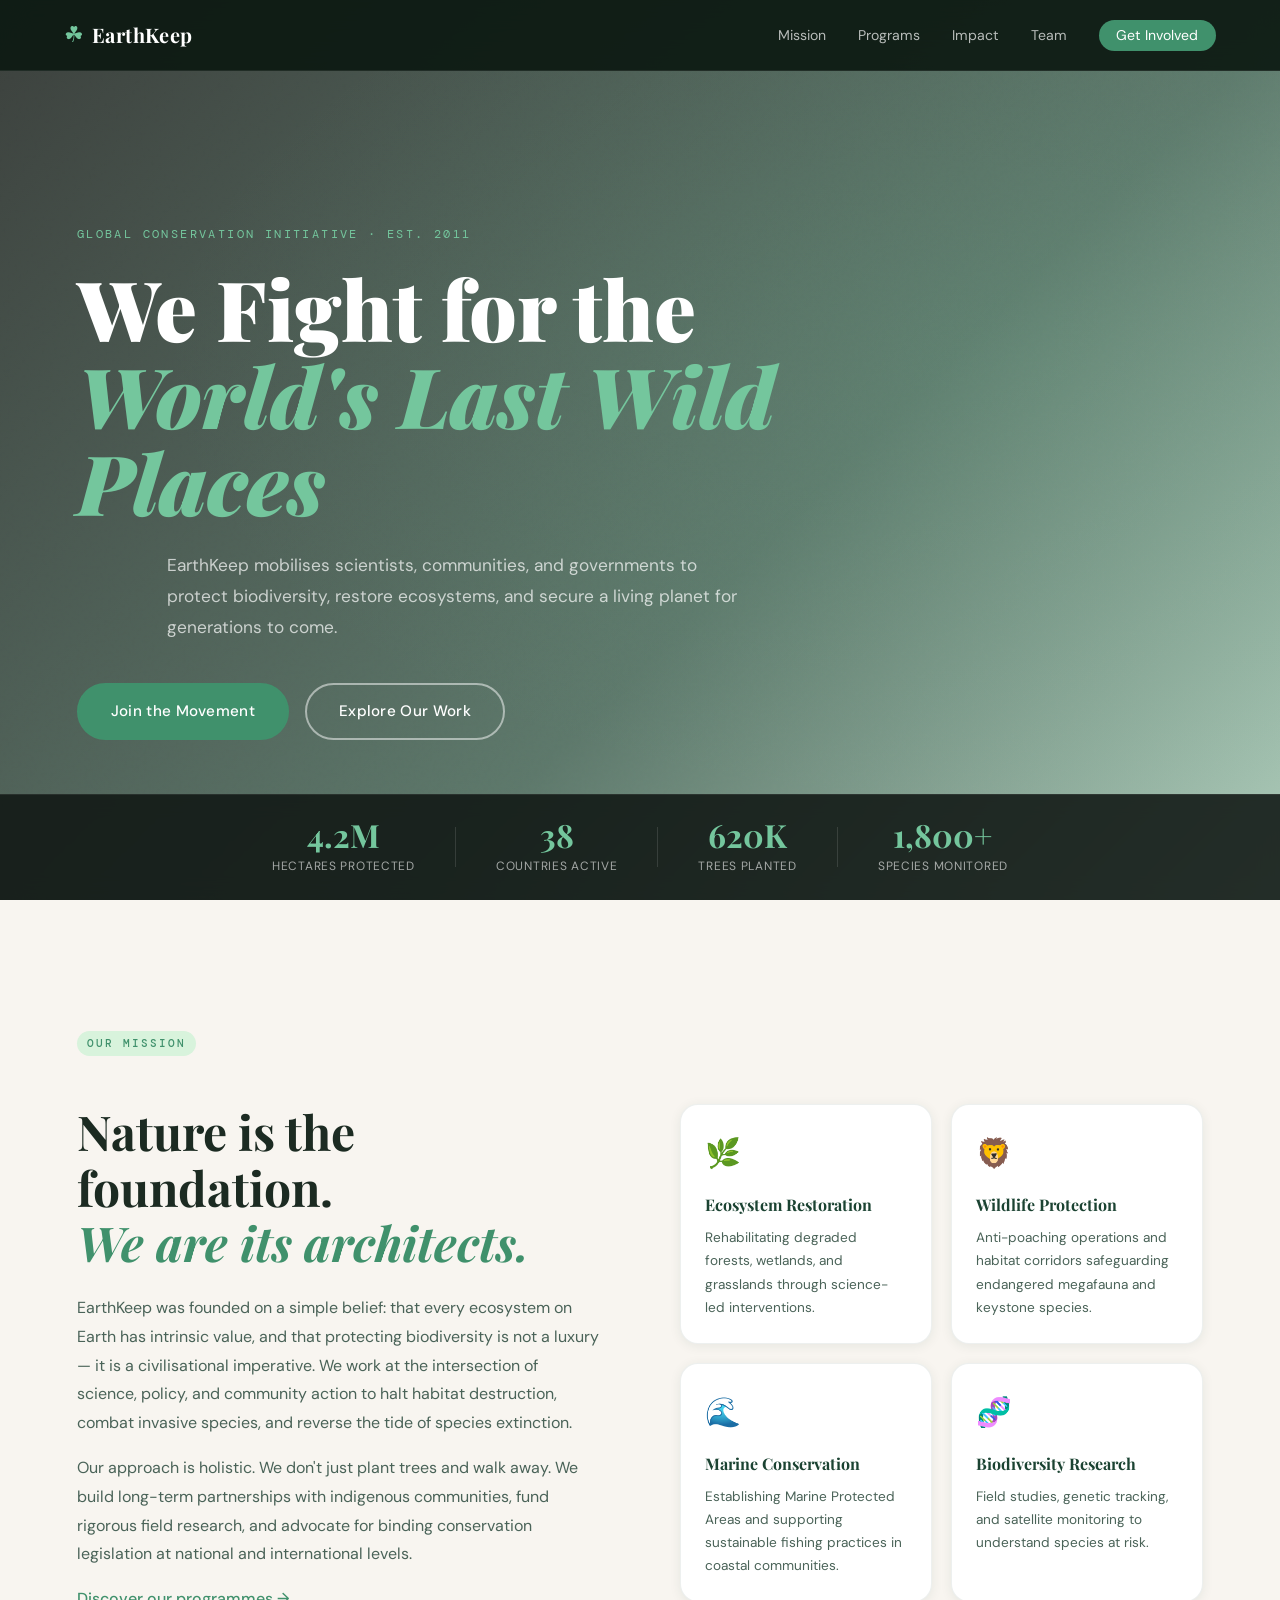
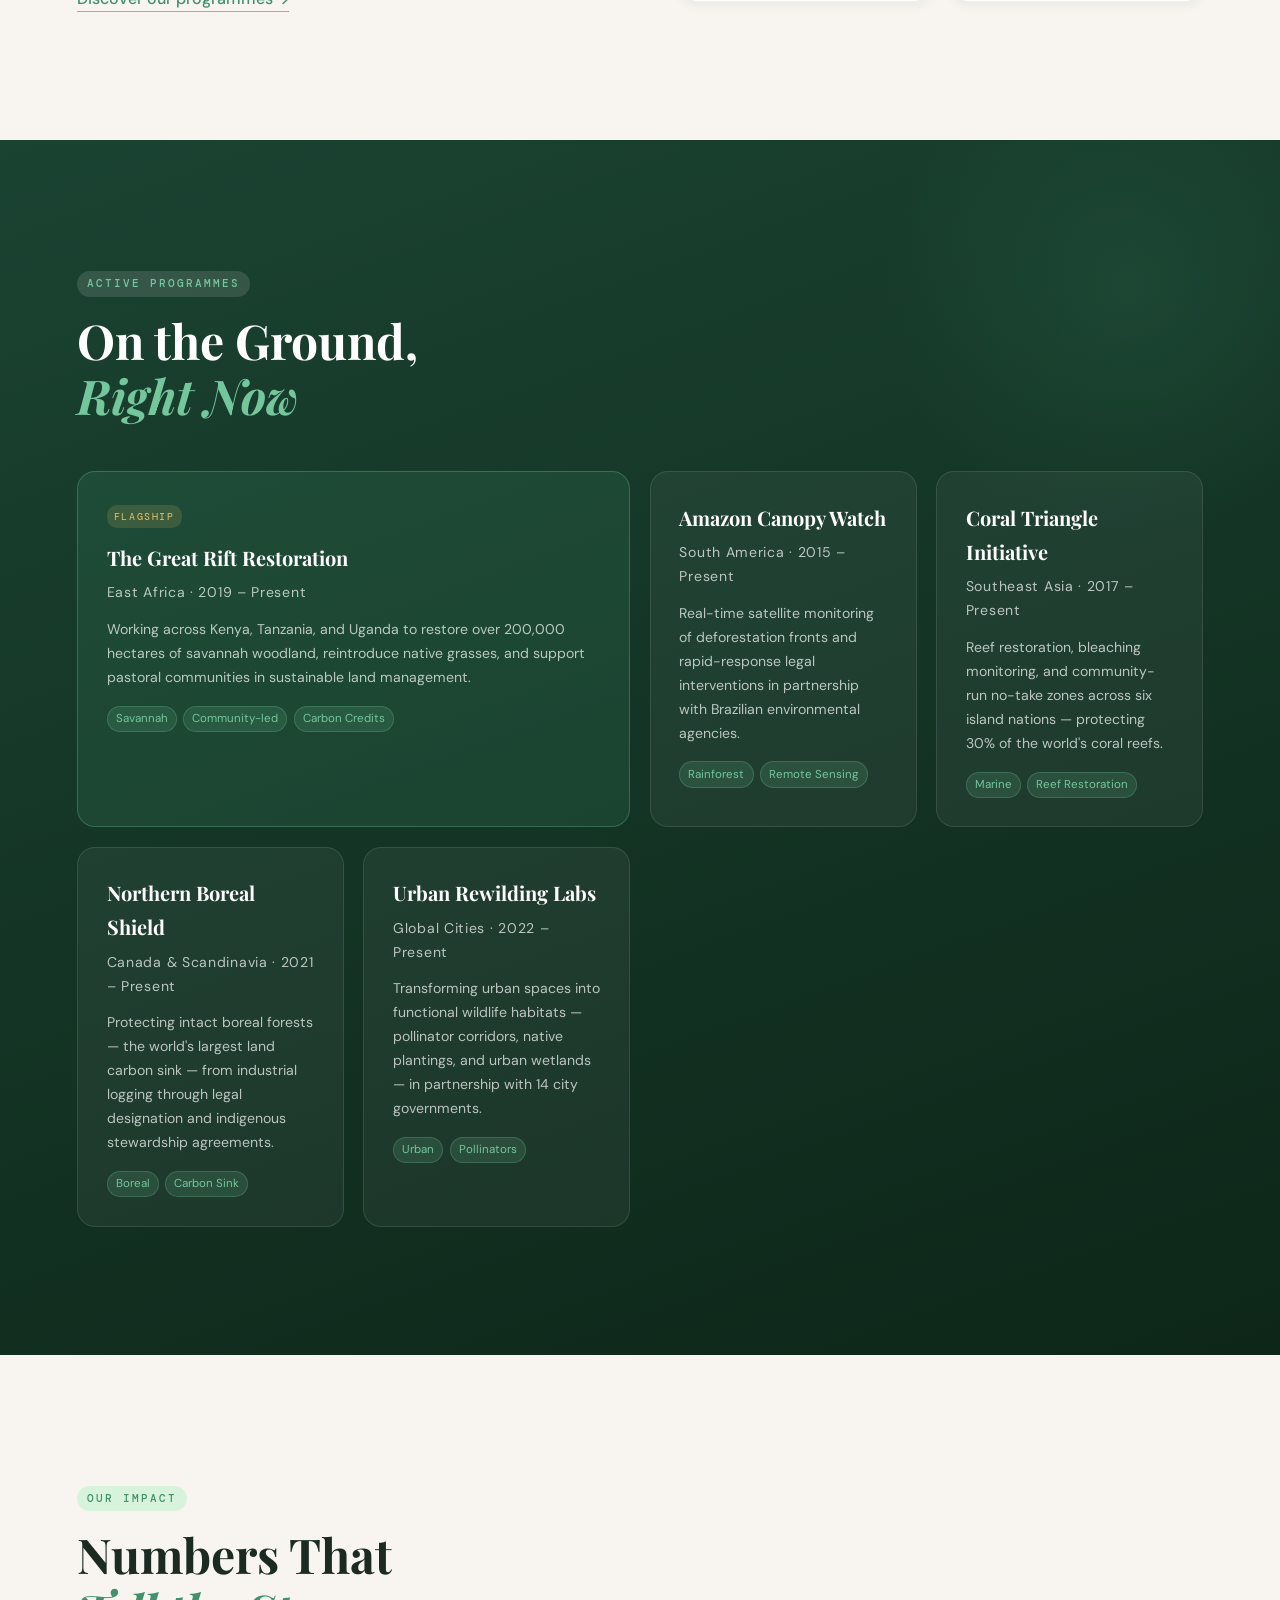
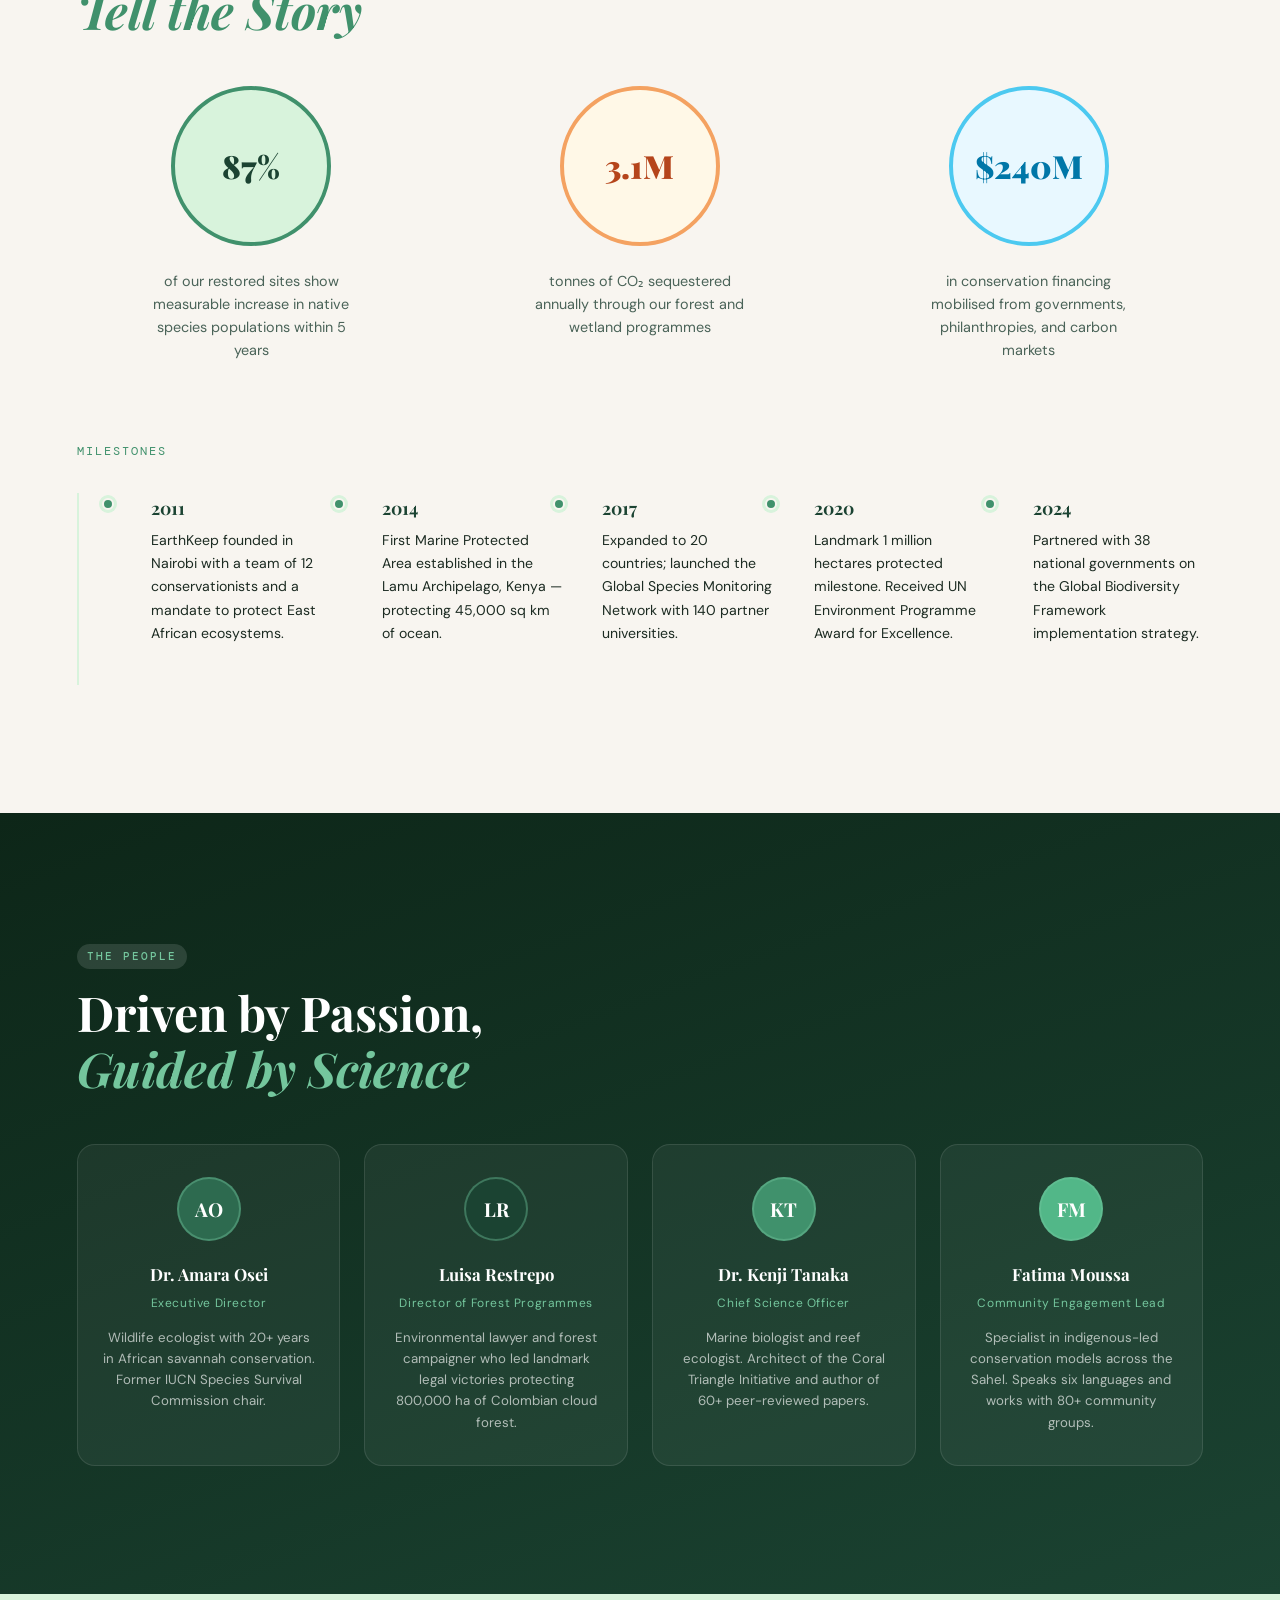
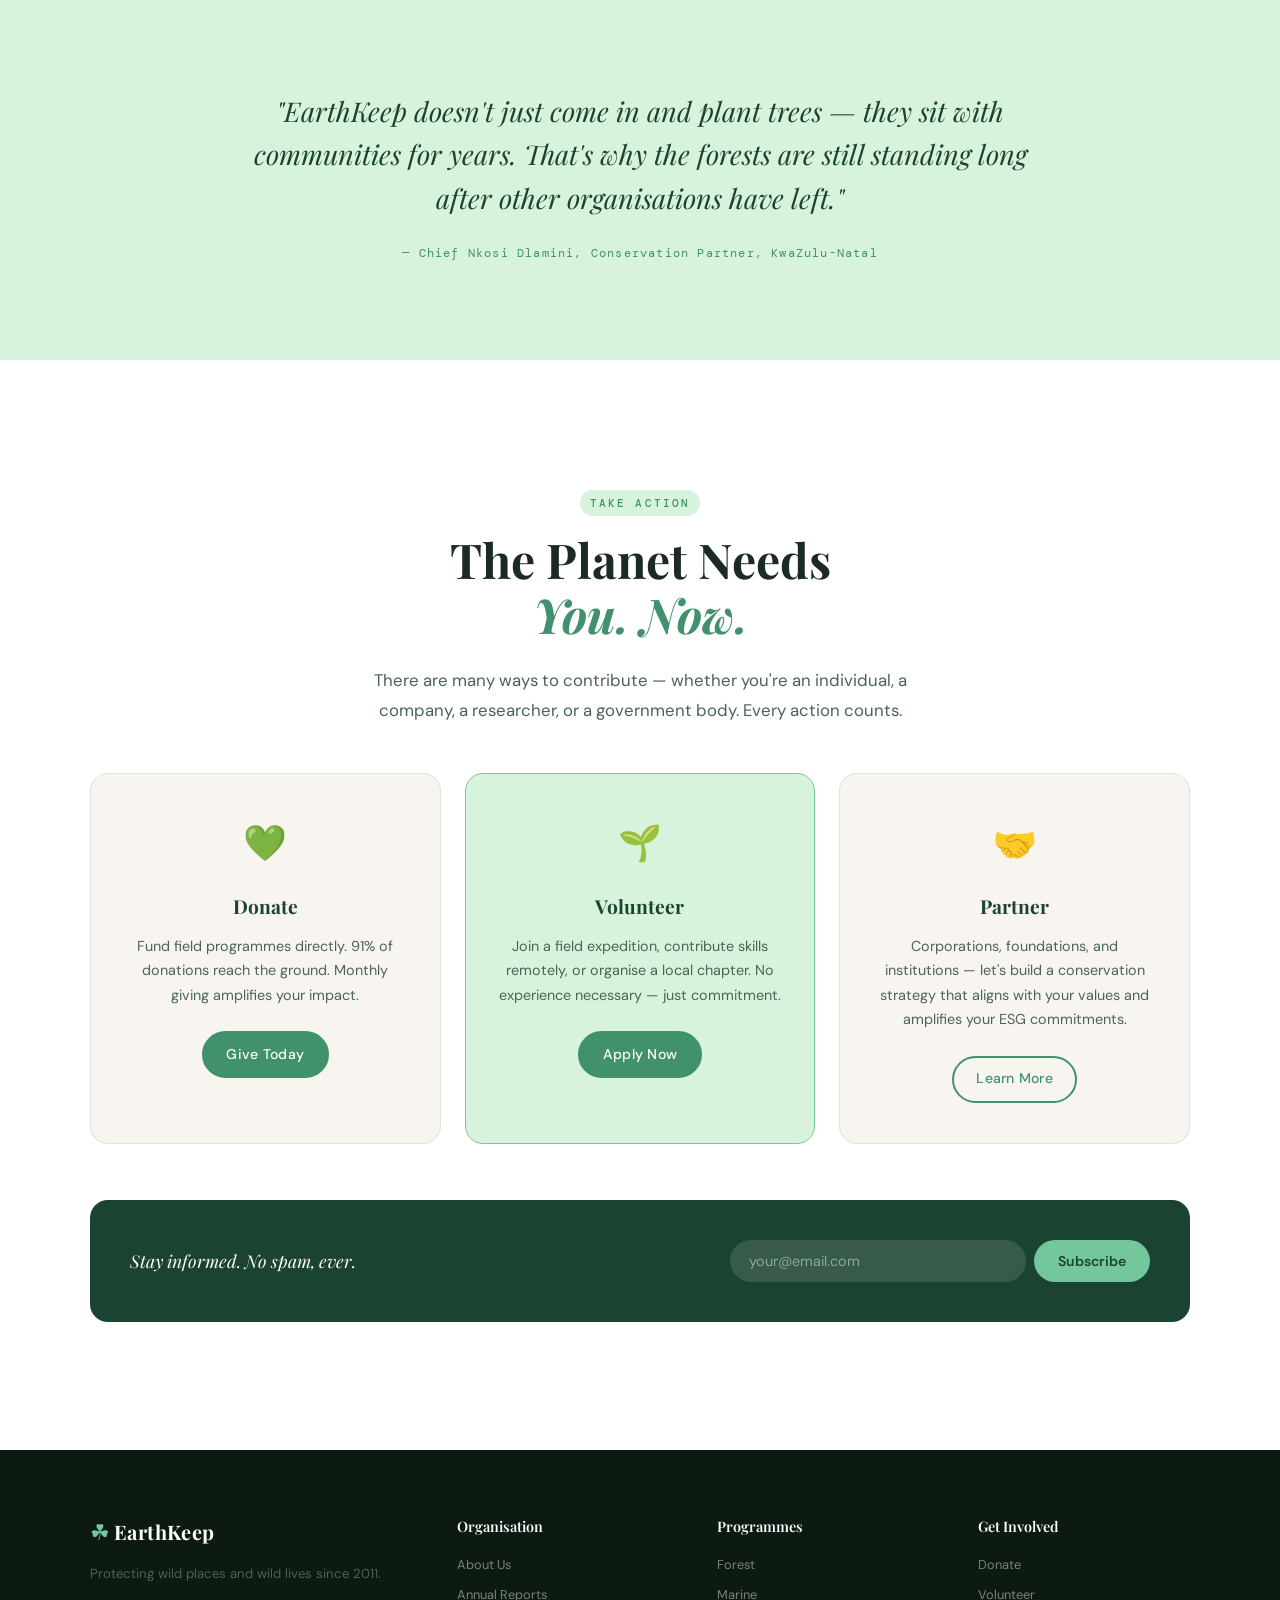
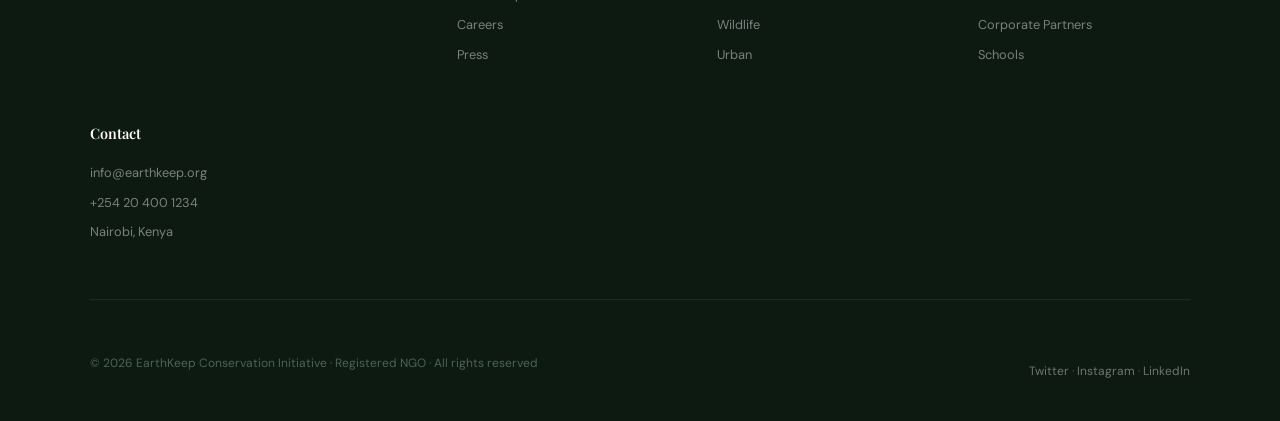
==== commit 7b8c045f: "done impact page" ====
--- a/index.html
+++ b/index.html
@@ -18,7 +18,7 @@
     <ul class="nav-links">
       <li><a href="#mission">Mission</a></li>
       <li><a href="#programs">Programs</a></li>
-      <li><a href="#impact">Impact</a></li>
+      <li><a href="impact.html">Impact</a></li>
       <li><a href="#team">Team</a></li>
       <li><a href="#join" class="nav-cta">Get Involved</a></li>
     </ul>
--- a/styles.css
+++ b/styles.css
@@ -671,4 +671,586 @@
 .tl-item:nth-child(2) { transition-delay: 0.1s; }
 .tl-item:nth-child(3) { transition-delay: 0.2s; }
 .tl-item:nth-child(4) { transition-delay: 0.3s; }
-.tl-item:nth-child(5) { transition-delay: 0.4s; }+.tl-item:nth-child(5) { transition-delay: 0.4s; }
+
+
+
+
+/* Impact Page */
+
+
+/* ===== VARIABLES ===== */
+:root {
+  --green-deep: #1b4332;
+  --green-mid: #2d6a4f;
+  --green-bright: #40916c;
+  --green-light: #74c69d;
+  --green-pale: #d8f3dc;
+  --amber: #e9c46a;
+  --amber-dark: #f4a261;
+  --teal: #4cc9f0;
+  --cream: #f8f5f0;
+  --dark: #0d1a12;
+  --text-main: #1c2b22;
+  --text-muted: #4a6358;
+  --white: #ffffff;
+  --font-display: 'Playfair Display', Georgia, serif;
+  --font-body: 'DM Sans', sans-serif;
+  --font-mono: 'DM Mono', monospace;
+  --radius: 18px;
+  --shadow: 0 12px 40px rgba(27,67,50,0.12);
+  --shadow-lg: 0 24px 64px rgba(27,67,50,0.18);
+  --ease: cubic-bezier(0.4, 0, 0.2, 1);
+}
+
+*, *::before, *::after { box-sizing: border-box; margin: 0; padding: 0; }
+html { scroll-behavior: smooth; }
+body {
+  font-family: var(--font-body);
+  color: var(--text-main);
+  background: var(--cream);
+  line-height: 1.7;
+  overflow-x: hidden;
+}
+a { text-decoration: none; color: inherit; }
+
+/* ===== TYPOGRAPHY ===== */
+.section-title {
+  font-family: var(--font-display);
+  font-size: clamp(2rem, 4vw, 3rem);
+  font-weight: 700;
+  line-height: 1.15;
+  margin-bottom: 1.5rem;
+}
+.section-title.light { color: var(--white); }
+.section-title em { font-style: italic; color: var(--green-bright); }
+.section-title.light em { color: var(--green-light); }
+.section-tag {
+  font-family: var(--font-mono);
+  font-size: 0.7rem;
+  font-weight: 500;
+  letter-spacing: 0.18em;
+  text-transform: uppercase;
+  color: var(--green-bright);
+  background: var(--green-pale);
+  display: inline-block;
+  padding: 0.3em 0.9em;
+  border-radius: 20px;
+  margin-bottom: 1rem;
+}
+.section-tag.light { background: rgba(255,255,255,0.12); color: var(--green-light); }
+
+/* ===== BUTTONS ===== */
+.btn {
+  display: inline-block;
+  padding: 0.85rem 2rem;
+  border-radius: 50px;
+  font-family: var(--font-body);
+  font-weight: 500;
+  font-size: 0.95rem;
+  cursor: pointer;
+  transition: all 0.3s var(--ease);
+  border: 2px solid transparent;
+}
+.btn-primary { background: var(--green-bright); color: var(--white); border-color: var(--green-bright); }
+.btn-primary:hover { background: var(--green-deep); border-color: var(--green-deep); transform: translateY(-2px); box-shadow: 0 8px 24px rgba(64,145,108,0.35); }
+.btn-ghost { background: transparent; color: var(--white); border-color: rgba(255,255,255,0.5); }
+.btn-ghost:hover { background: rgba(255,255,255,0.12); border-color: var(--white); }
+.btn-outline { background: transparent; color: var(--green-bright); border-color: var(--green-bright); }
+.btn-outline:hover { background: var(--green-bright); color: var(--white); }
+
+/* ===== NAV ===== */
+.nav {
+  position: fixed; top: 0; left: 0; right: 0; z-index: 100;
+  display: flex; align-items: center; justify-content: space-between;
+  padding: 1rem 5%;
+  background: rgba(13,26,18,0.92);
+  backdrop-filter: blur(14px);
+  border-bottom: 1px solid rgba(255,255,255,0.07);
+}
+.nav-logo { display: flex; align-items: center; gap: 0.5rem; }
+.logo-leaf { font-size: 1.4rem; color: var(--green-light); }
+.logo-text { font-family: var(--font-display); font-size: 1.25rem; font-weight: 700; color: var(--white); }
+.nav-links { list-style: none; display: flex; align-items: center; gap: 2rem; }
+.nav-links a { color: rgba(255,255,255,0.7); font-size: 0.88rem; transition: color 0.2s; }
+.nav-links a:hover, .nav-links a.active { color: var(--green-light); }
+.nav-cta { background: var(--green-bright) !important; color: var(--white) !important; padding: 0.4rem 1.1rem; border-radius: 50px; }
+.nav-cta:hover { background: var(--green-light) !important; color: var(--green-deep) !important; }
+
+/* ===== HERO ===== */
+.impact-hero {
+  position: relative;
+  min-height: 100vh;
+  display: flex;
+  flex-direction: column;
+  justify-content: center;
+  align-items: center;
+  text-align: center;
+  padding: 9rem 5% 0;
+  background: radial-gradient(ellipse at 30% 40%, #1b4332 0%, #0d1a12 60%, #0a1a0d 100%);
+  overflow: hidden;
+}
+.hero-grain {
+  position: absolute; inset: 0; pointer-events: none; z-index: 1;
+  background-image: url("data:image/svg+xml,%3Csvg viewBox='0 0 200 200' xmlns='http://www.w3.org/2000/svg'%3E%3Cfilter id='n'%3E%3CfeTurbulence type='fractalNoise' baseFrequency='0.75' numOctaves='4' stitchTiles='stitch'/%3E%3C/filter%3E%3Crect width='100%25' height='100%25' filter='url(%23n)' opacity='0.05'/%3E%3C/svg%3E");
+  opacity: 0.6;
+}
+.floating-orb {
+  position: absolute; border-radius: 50%; pointer-events: none; z-index: 0;
+  animation: floatOrb 8s ease-in-out infinite alternate;
+}
+.orb1 { width: 500px; height: 500px; background: radial-gradient(circle, rgba(64,145,108,0.18), transparent 70%); top: -100px; left: -150px; animation-delay: 0s; }
+.orb2 { width: 350px; height: 350px; background: radial-gradient(circle, rgba(116,198,157,0.12), transparent 70%); top: 30%; right: -80px; animation-delay: 2s; }
+.orb3 { width: 250px; height: 250px; background: radial-gradient(circle, rgba(233,196,106,0.1), transparent 70%); bottom: 10%; left: 30%; animation-delay: 4s; }
+@keyframes floatOrb { from { transform: translate(0, 0) scale(1); } to { transform: translate(30px, -30px) scale(1.1); } }
+
+.impact-hero-inner { position: relative; z-index: 2; max-width: 780px; padding-bottom: 4rem; }
+.eyebrow {
+  font-family: var(--font-mono);
+  font-size: 0.72rem;
+  letter-spacing: 0.2em;
+  text-transform: uppercase;
+  color: var(--green-light);
+  margin-bottom: 1.5rem;
+  animation: fadeUp 0.8s ease both;
+}
+.impact-hero h1 {
+  font-family: var(--font-display);
+  font-size: clamp(3rem, 7vw, 5.5rem);
+  font-weight: 900;
+  color: var(--white);
+  line-height: 1.05;
+  margin-bottom: 1.5rem;
+  animation: fadeUp 0.8s 0.1s ease both;
+}
+.impact-hero h1 em { font-style: italic; color: var(--green-light); }
+.hero-sub {
+  font-size: 1.08rem;
+  color: rgba(255,255,255,0.7);
+  max-width: 580px;
+  margin: 0 auto 2.5rem;
+  line-height: 1.8;
+  animation: fadeUp 0.8s 0.2s ease both;
+}
+@keyframes fadeUp { from { opacity: 0; transform: translateY(24px); } to { opacity: 1; transform: translateY(0); } }
+.hero-scroll-hint { display: flex; flex-direction: column; align-items: center; gap: 0.6rem; animation: fadeUp 0.8s 0.4s ease both; }
+.hero-scroll-hint span { font-size: 0.72rem; letter-spacing: 0.15em; text-transform: uppercase; color: rgba(255,255,255,0.4); }
+.scroll-arrow {
+  width: 20px; height: 20px;
+  border-right: 2px solid rgba(255,255,255,0.3);
+  border-bottom: 2px solid rgba(255,255,255,0.3);
+  transform: rotate(45deg);
+  animation: bounce 1.5s ease-in-out infinite;
+}
+@keyframes bounce { 0%,100% { transform: rotate(45deg) translate(0,0); opacity:0.4; } 50% { transform: rotate(45deg) translate(3px,3px); opacity:1; } }
+
+/* TICKER */
+.hero-ticker {
+  position: absolute; bottom: 0; left: 0; right: 0;
+  background: rgba(255,255,255,0.05);
+  border-top: 1px solid rgba(255,255,255,0.08);
+  overflow: hidden;
+  padding: 0.85rem 0;
+  z-index: 2;
+}
+.ticker-track {
+  display: flex; white-space: nowrap;
+  animation: ticker 30s linear infinite;
+  font-family: var(--font-mono);
+  font-size: 0.72rem;
+  letter-spacing: 0.1em;
+  color: var(--green-light);
+}
+.ticker-track span { padding: 0 1rem; }
+@keyframes ticker { from { transform: translateX(0); } to { transform: translateX(-50%); } }
+
+/* ===== KPI STRIP ===== */
+.kpi-strip { padding: 5rem 5%; background: var(--cream); }
+.kpi-inner {
+  max-width: 1200px; margin: 0 auto;
+  display: grid;
+  grid-template-columns: repeat(6, 1fr);
+  gap: 1.2rem;
+}
+.kpi-card {
+  background: var(--white);
+  border: 1px solid rgba(27,67,50,0.08);
+  border-radius: var(--radius);
+  padding: 1.8rem 1.2rem;
+  text-align: center;
+  box-shadow: var(--shadow);
+  transition: transform 0.3s var(--ease), box-shadow 0.3s var(--ease);
+  opacity: 0; transform: translateY(20px);
+}
+.kpi-card.visible { opacity: 1; transform: translateY(0); }
+.kpi-card:hover { transform: translateY(-6px); box-shadow: var(--shadow-lg); }
+.kpi-icon { font-size: 1.8rem; margin-bottom: 0.8rem; }
+.kpi-number {
+  font-family: var(--font-display);
+  font-size: 1.6rem;
+  font-weight: 900;
+  color: var(--green-deep);
+  margin-bottom: 0.3rem;
+}
+.kpi-label { font-size: 0.72rem; color: var(--text-muted); letter-spacing: 0.05em; margin-bottom: 1rem; text-transform: uppercase; }
+.kpi-bar { height: 4px; background: var(--green-pale); border-radius: 4px; overflow: hidden; }
+.kpi-fill {
+  height: 100%;
+  width: 0%;
+  background: linear-gradient(90deg, var(--green-bright), var(--green-light));
+  border-radius: 4px;
+  transition: width 1.4s 0.3s var(--ease);
+}
+.kpi-card.visible .kpi-fill { width: var(--pct); }
+
+/* ===== RESULTS SECTION ===== */
+.results-section { padding: 6rem 5%; background: var(--white); }
+.results-inner { max-width: 1200px; margin: 0 auto; }
+.results-header {
+  display: flex; align-items: flex-end;
+  justify-content: space-between; flex-wrap: wrap;
+  gap: 2rem; margin-bottom: 3rem;
+}
+.filter-label { font-size: 0.78rem; color: var(--text-muted); margin-bottom: 0.6rem; display: block; }
+.filter-btns { display: flex; gap: 0.5rem; flex-wrap: wrap; }
+.filter-btn {
+  padding: 0.4rem 1rem;
+  border-radius: 50px;
+  border: 1.5px solid rgba(27,67,50,0.15);
+  background: transparent;
+  font-family: var(--font-body);
+  font-size: 0.82rem;
+  color: var(--text-muted);
+  cursor: pointer;
+  transition: all 0.2s;
+}
+.filter-btn:hover, .filter-btn.active {
+  background: var(--green-bright);
+  border-color: var(--green-bright);
+  color: var(--white);
+}
+.results-grid {
+  display: grid;
+  grid-template-columns: repeat(3, 1fr);
+  gap: 1.5rem;
+}
+.result-card {
+  background: var(--cream);
+  border-radius: var(--radius);
+  padding: 1.8rem;
+  border: 1px solid rgba(27,67,50,0.08);
+  transition: transform 0.3s var(--ease), box-shadow 0.3s var(--ease), opacity 0.35s ease;
+}
+.result-card:hover { transform: translateY(-5px); box-shadow: var(--shadow-lg); }
+.result-card.hidden { display: none; }
+.result-card-top { display: flex; justify-content: space-between; align-items: flex-start; margin-bottom: 1rem; }
+.result-region {
+  font-family: var(--font-mono);
+  font-size: 0.65rem;
+  letter-spacing: 0.12em;
+  text-transform: uppercase;
+  color: var(--green-bright);
+  background: var(--green-pale);
+  padding: 0.2em 0.7em;
+  border-radius: 10px;
+}
+.result-year { font-size: 0.8rem; color: var(--text-muted); }
+.result-card h4 { font-family: var(--font-display); font-size: 1.05rem; margin-bottom: 0.5rem; color: var(--green-deep); }
+.result-card p { font-size: 0.85rem; color: var(--text-muted); line-height: 1.6; margin-bottom: 1rem; }
+.result-stat { font-family: var(--font-display); font-size: 1.4rem; font-weight: 700; color: var(--green-bright); }
+.result-stat-label { font-size: 0.72rem; color: var(--text-muted); }
+
+/* ===== CHARTS ===== */
+.charts-section { padding: 7rem 5%; background: var(--cream); }
+.charts-inner { max-width: 1100px; margin: 0 auto; }
+.charts-row {
+  display: grid;
+  grid-template-columns: repeat(3, 1fr);
+  gap: 3rem;
+  margin-top: 3rem;
+}
+.chart-wrap { text-align: center; position: relative; }
+.chart-wrap h4 { font-family: var(--font-display); font-size: 1.1rem; margin: 1.2rem 0 1rem; color: var(--green-deep); }
+.donut { width: 180px; height: 180px; transform: rotate(-90deg); display: block; margin: 0 auto; }
+.donut-bg { fill: none; stroke: var(--green-pale); stroke-width: 12; }
+.donut-seg {
+  fill: none;
+  stroke-width: 12;
+  stroke-linecap: round;
+  stroke-dasharray: 0 314;
+  transition: stroke-dasharray 1.5s var(--ease);
+}
+.seg1 { stroke: var(--green-bright); }
+.seg2 { stroke: var(--green-light); }
+.seg3 { stroke: var(--amber); }
+.seg4 { stroke: var(--amber-dark); }
+.seg5 { stroke: var(--green-deep); }
+.seg6 { stroke: var(--teal); }
+.seg7 { stroke: var(--green-light); }
+.seg8 { stroke: var(--green-bright); }
+.seg9 { stroke: var(--amber); }
+.donut-center {
+  position: absolute;
+  top: 50%; left: 50%;
+  transform: translate(-50%, -57%);
+  font-family: var(--font-display);
+  font-size: 1.6rem;
+  font-weight: 900;
+  color: var(--green-deep);
+}
+.legend { text-align: left; display: inline-flex; flex-direction: column; gap: 0.4rem; margin-top: 0.5rem; }
+.legend-item { display: flex; align-items: center; gap: 0.5rem; font-size: 0.78rem; color: var(--text-muted); }
+.dot { width: 10px; height: 10px; border-radius: 50%; flex-shrink: 0; }
+.d1 { background: var(--green-bright); }
+.d2 { background: var(--green-light); }
+.d3 { background: var(--amber); }
+.d4 { background: var(--amber-dark); }
+.d5 { background: var(--green-deep); }
+.d6 { background: var(--teal); }
+.d7 { background: var(--green-light); }
+.d8 { background: var(--green-bright); }
+.d9 { background: var(--amber); }
+
+/* ===== TIMELINE ===== */
+.timeline-section {
+  padding: 8rem 5%;
+  background: linear-gradient(160deg, var(--dark) 0%, var(--green-deep) 100%);
+  position: relative; overflow: hidden;
+}
+.timeline-inner { max-width: 960px; margin: 0 auto; }
+.tl-wrapper { position: relative; margin-top: 4rem; }
+.tl-spine {
+  position: absolute;
+  left: 50%; top: 0; bottom: 0;
+  width: 2px;
+  background: linear-gradient(to bottom, transparent, rgba(116,198,157,0.5), transparent);
+  transform: translateX(-50%);
+}
+.tl-events { display: flex; flex-direction: column; gap: 2.5rem; }
+.tl-event { width: 46%; position: relative; }
+.tl-event.left { align-self: flex-start; margin-right: auto; text-align: right; }
+.tl-event.right { align-self: flex-end; margin-left: auto; text-align: left; }
+.tl-bubble {
+  background: rgba(255,255,255,0.06);
+  border: 1px solid rgba(255,255,255,0.1);
+  border-radius: var(--radius);
+  padding: 1.8rem;
+  color: var(--white);
+  transition: background 0.3s;
+  opacity: 0;
+  transform: translateY(20px);
+  transition: opacity 0.5s ease, transform 0.5s ease, background 0.3s;
+}
+.tl-bubble:hover { background: rgba(255,255,255,0.1); }
+.tl-bubble.reveal-done { opacity: 1; transform: translateY(0); }
+.tl-bubble-current { border-color: rgba(116,198,157,0.4); background: rgba(64,145,108,0.15); }
+.tl-year-badge {
+  font-family: var(--font-mono);
+  font-size: 0.7rem;
+  letter-spacing: 0.1em;
+  color: var(--green-light);
+  background: rgba(116,198,157,0.15);
+  display: inline-block;
+  padding: 0.2em 0.7em;
+  border-radius: 10px;
+  margin-bottom: 0.7rem;
+}
+.tl-year-badge.current { background: rgba(116,198,157,0.3); color: #fff; }
+.tl-bubble h4 { font-family: var(--font-display); font-size: 1.05rem; margin-bottom: 0.5rem; }
+.tl-bubble p { font-size: 0.85rem; color: rgba(255,255,255,0.65); line-height: 1.65; margin-bottom: 0.8rem; }
+.tl-chip {
+  font-size: 0.72rem;
+  background: rgba(255,255,255,0.08);
+  border-radius: 20px;
+  padding: 0.2em 0.7em;
+  display: inline-block;
+  color: rgba(255,255,255,0.6);
+}
+
+/* ===== TESTIMONIALS ===== */
+.testimonials-section { padding: 7rem 5%; background: var(--white); }
+.testimonials-inner { max-width: 880px; margin: 0 auto; }
+.carousel-wrap { margin-top: 3rem; }
+.carousel { position: relative; min-height: 260px; }
+.testimonial-card {
+  display: none;
+  background: var(--cream);
+  border-radius: var(--radius);
+  padding: 3rem;
+  border: 1px solid rgba(27,67,50,0.08);
+  position: relative;
+  animation: cardIn 0.5s var(--ease) both;
+}
+.testimonial-card.active { display: block; }
+@keyframes cardIn { from { opacity: 0; transform: translateX(20px); } to { opacity: 1; transform: translateX(0); } }
+.quote-mark {
+  font-family: var(--font-display);
+  font-size: 5rem;
+  line-height: 1;
+  color: var(--green-pale);
+  position: absolute;
+  top: 1rem; left: 2rem;
+  font-style: italic;
+}
+.testimonial-card p {
+  font-family: var(--font-display);
+  font-style: italic;
+  font-size: 1.1rem;
+  line-height: 1.7;
+  color: var(--text-main);
+  position: relative;
+  z-index: 1;
+  margin-bottom: 1.8rem;
+}
+.testimonial-author { display: flex; align-items: center; gap: 1rem; }
+.author-avatar {
+  width: 48px; height: 48px;
+  border-radius: 50%;
+  display: flex; align-items: center; justify-content: center;
+  font-family: var(--font-display);
+  font-weight: 700;
+  color: var(--white);
+  font-size: 0.9rem;
+  flex-shrink: 0;
+}
+.testimonial-author strong { display: block; font-size: 0.9rem; color: var(--green-deep); }
+.testimonial-author span { font-size: 0.78rem; color: var(--text-muted); }
+.carousel-controls { display: flex; align-items: center; justify-content: center; gap: 1.5rem; margin-top: 2rem; }
+.carousel-btn {
+  width: 44px; height: 44px;
+  border-radius: 50%;
+  border: 1.5px solid rgba(27,67,50,0.2);
+  background: transparent;
+  cursor: pointer;
+  font-size: 1rem;
+  color: var(--green-deep);
+  transition: all 0.2s;
+  display: flex; align-items: center; justify-content: center;
+}
+.carousel-btn:hover { background: var(--green-bright); border-color: var(--green-bright); color: var(--white); }
+.carousel-dots { display: flex; gap: 0.5rem; }
+.carousel-dot {
+  width: 8px; height: 8px;
+  border-radius: 50%;
+  background: var(--green-pale);
+  cursor: pointer;
+  transition: all 0.2s;
+  border: none;
+}
+.carousel-dot.active { background: var(--green-bright); transform: scale(1.3); }
+
+/* ===== SPECIES ===== */
+.species-section {
+  padding: 7rem 5%;
+  background: linear-gradient(135deg, var(--green-deep) 0%, #0d2618 100%);
+}
+.species-inner { max-width: 1200px; margin: 0 auto; }
+.species-grid {
+  display: grid;
+  grid-template-columns: repeat(4, 1fr);
+  gap: 1.2rem;
+  margin-top: 3rem;
+}
+.species-card {
+  background: rgba(255,255,255,0.05);
+  border: 1px solid rgba(255,255,255,0.1);
+  border-radius: var(--radius);
+  padding: 1.8rem 1.4rem;
+  text-align: center;
+  color: var(--white);
+  transition: transform 0.3s var(--ease), background 0.3s;
+  opacity: 0; transform: translateY(16px);
+}
+.species-card.visible { opacity: 1; transform: translateY(0); }
+.species-card:hover { transform: translateY(-6px); background: rgba(255,255,255,0.1); }
+.species-emoji { font-size: 2.8rem; margin-bottom: 0.8rem; display: block; }
+.species-card h4 { font-family: var(--font-display); font-size: 0.95rem; margin-bottom: 0.3rem; }
+.species-name { font-style: italic; font-size: 0.75rem; color: var(--green-light); display: block; margin-bottom: 0.7rem; }
+.species-status {
+  font-family: var(--font-mono);
+  font-size: 0.65rem;
+  letter-spacing: 0.1em;
+  padding: 0.25em 0.7em;
+  border-radius: 20px;
+  display: inline-block;
+  margin-bottom: 0.8rem;
+}
+.status-cr { background: rgba(244,162,97,0.2); color: #f4a261; }
+.status-en { background: rgba(233,196,106,0.2); color: var(--amber); }
+.status-vu { background: rgba(116,198,157,0.2); color: var(--green-light); }
+.species-progress { height: 3px; background: rgba(255,255,255,0.1); border-radius: 3px; overflow: hidden; margin-top: 0.8rem; }
+.species-progress-fill {
+  height: 100%;
+  background: linear-gradient(90deg, var(--green-bright), var(--green-light));
+  border-radius: 3px;
+  width: 0%;
+  transition: width 1.4s 0.2s var(--ease);
+}
+.species-card.visible .species-progress-fill { width: var(--recovery); }
+.species-recovery-label { font-size: 0.7rem; color: rgba(255,255,255,0.45); margin-top: 0.4rem; display: block; }
+
+/* ===== CTA STRIP ===== */
+.cta-strip {
+  padding: 7rem 5%;
+  background: radial-gradient(ellipse at center, var(--green-mid) 0%, var(--green-deep) 100%);
+  text-align: center;
+}
+.cta-inner { max-width: 680px; margin: 0 auto; }
+.cta-strip h2 {
+  font-family: var(--font-display);
+  font-size: clamp(2rem, 4vw, 2.8rem);
+  font-weight: 700;
+  color: var(--white);
+  line-height: 1.2;
+  margin-bottom: 1rem;
+}
+.cta-strip h2 em { font-style: italic; color: var(--green-light); }
+.cta-strip p { color: rgba(255,255,255,0.7); font-size: 1rem; margin-bottom: 2.5rem; }
+.cta-btns { display: flex; gap: 1rem; justify-content: center; flex-wrap: wrap; }
+
+/* ===== FOOTER ===== */
+.footer { background: var(--dark); color: rgba(255,255,255,0.55); padding: 4rem 5% 2rem; }
+.footer-inner {
+  max-width: 1100px; margin: 0 auto;
+  display: grid;
+  grid-template-columns: 1.5fr repeat(3, 1fr);
+  gap: 3rem;
+  padding-bottom: 3rem;
+  border-bottom: 1px solid rgba(255,255,255,0.07);
+}
+.footer-brand p { font-size: 0.82rem; margin-top: 0.7rem; }
+.footer-links { display: contents; }
+.footer-col h5 { font-family: var(--font-display); font-size: 0.9rem; color: var(--white); margin-bottom: 1rem; }
+.footer-col a { display: block; font-size: 0.8rem; margin-bottom: 0.5rem; color: rgba(255,255,255,0.45); transition: color 0.2s; }
+.footer-col a:hover { color: var(--green-light); }
+.footer-bottom { max-width: 1100px; margin: 1.5rem auto 0; font-size: 0.75rem; color: rgba(255,255,255,0.25); }
+
+/* ===== SCROLL PROGRESS ===== */
+#scrollBar {
+  position: fixed; top: 0; left: 0; height: 3px;
+  background: linear-gradient(90deg, var(--green-bright), var(--amber));
+  z-index: 9999; width: 0%; transition: width 0.08s;
+}
+
+/* ===== RESPONSIVE ===== */
+@media (max-width: 1024px) {
+  .kpi-inner { grid-template-columns: repeat(3, 1fr); }
+  .charts-row { grid-template-columns: 1fr 1fr; gap: 2rem; }
+  .species-grid { grid-template-columns: repeat(2, 1fr); }
+  .footer-inner { grid-template-columns: 1fr 1fr; }
+}
+@media (max-width: 768px) {
+  .results-header { flex-direction: column; align-items: flex-start; }
+  .results-grid { grid-template-columns: 1fr; }
+  .kpi-inner { grid-template-columns: repeat(2, 1fr); }
+  .tl-spine { left: 20px; }
+  .tl-event, .tl-event.left, .tl-event.right { width: 90%; margin-left: 3rem; text-align: left; }
+  .charts-row { grid-template-columns: 1fr; }
+  .species-grid { grid-template-columns: 1fr 1fr; }
+  .footer-inner { grid-template-columns: 1fr; }
+}
+@media (max-width: 480px) {
+  .kpi-inner { grid-template-columns: 1fr 1fr; }
+  .species-grid { grid-template-columns: 1fr; }
+  .testimonial-card { padding: 2rem 1.5rem; }
+}
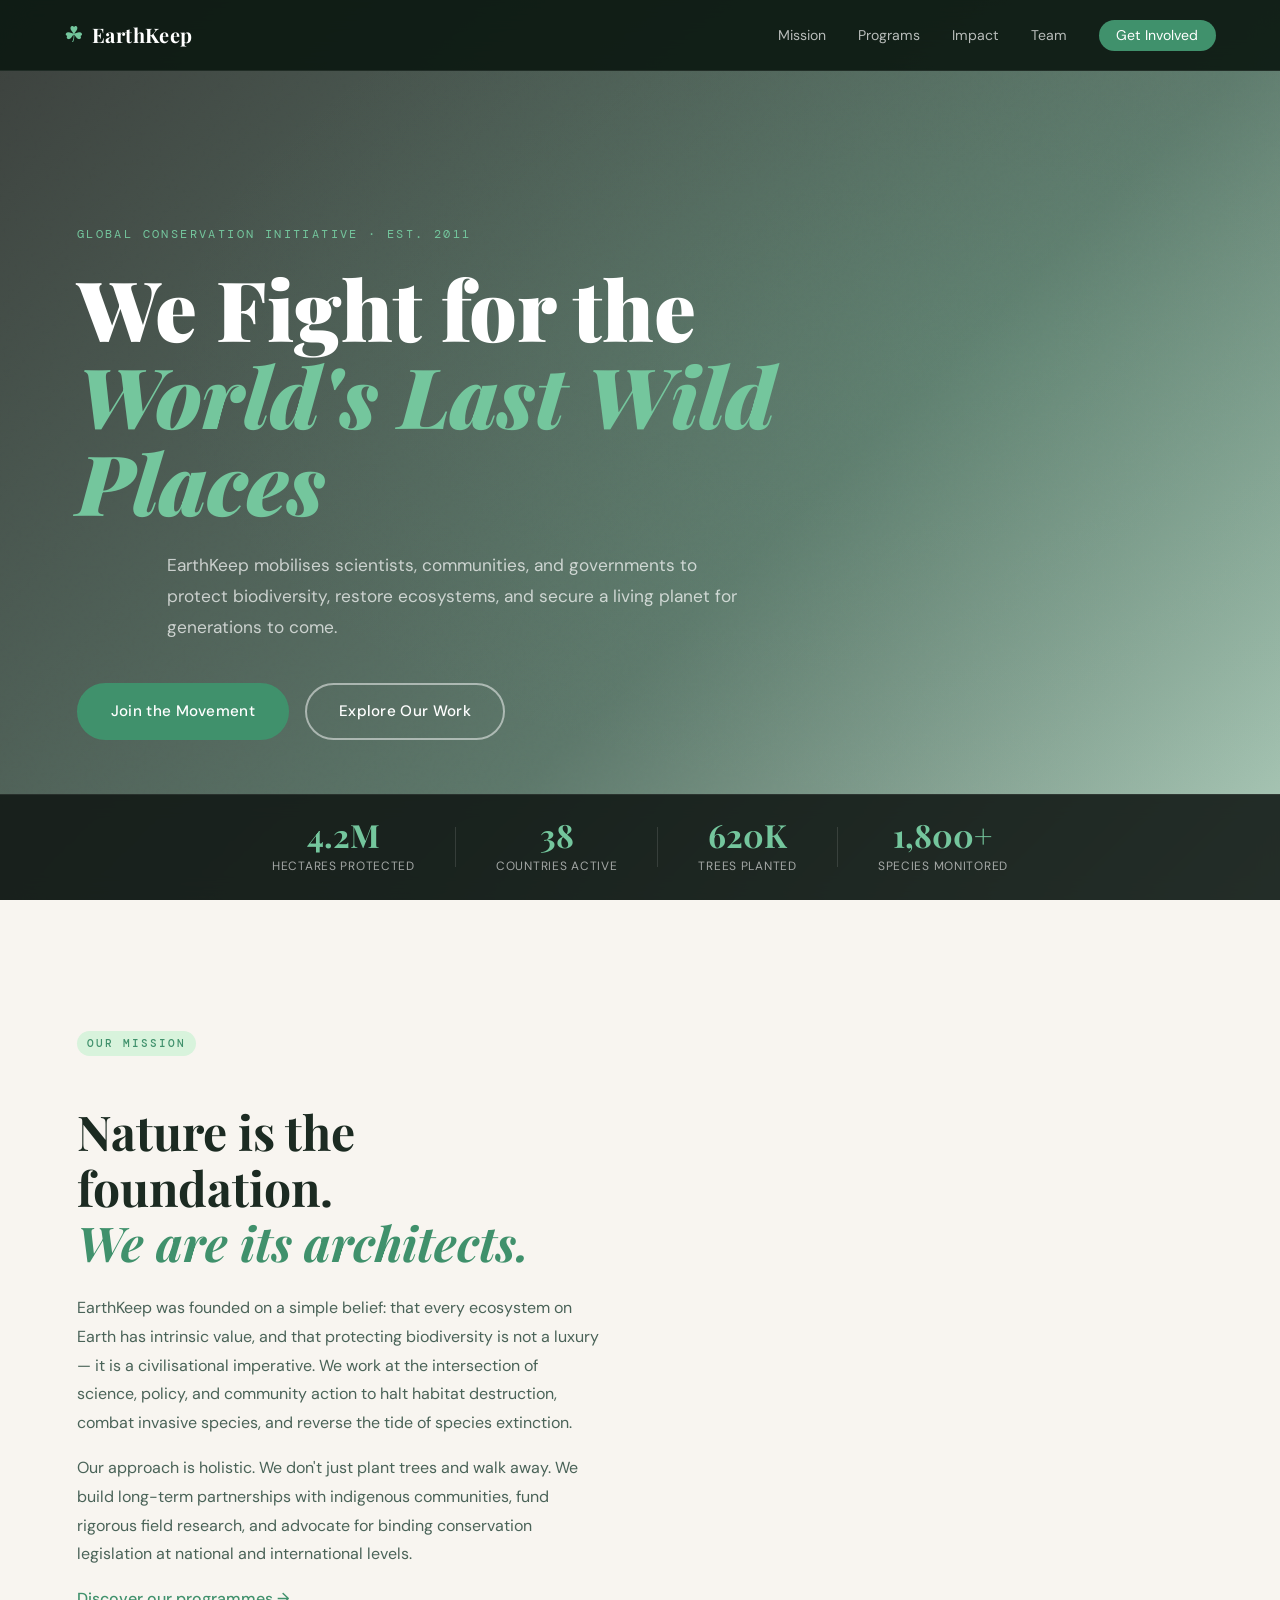
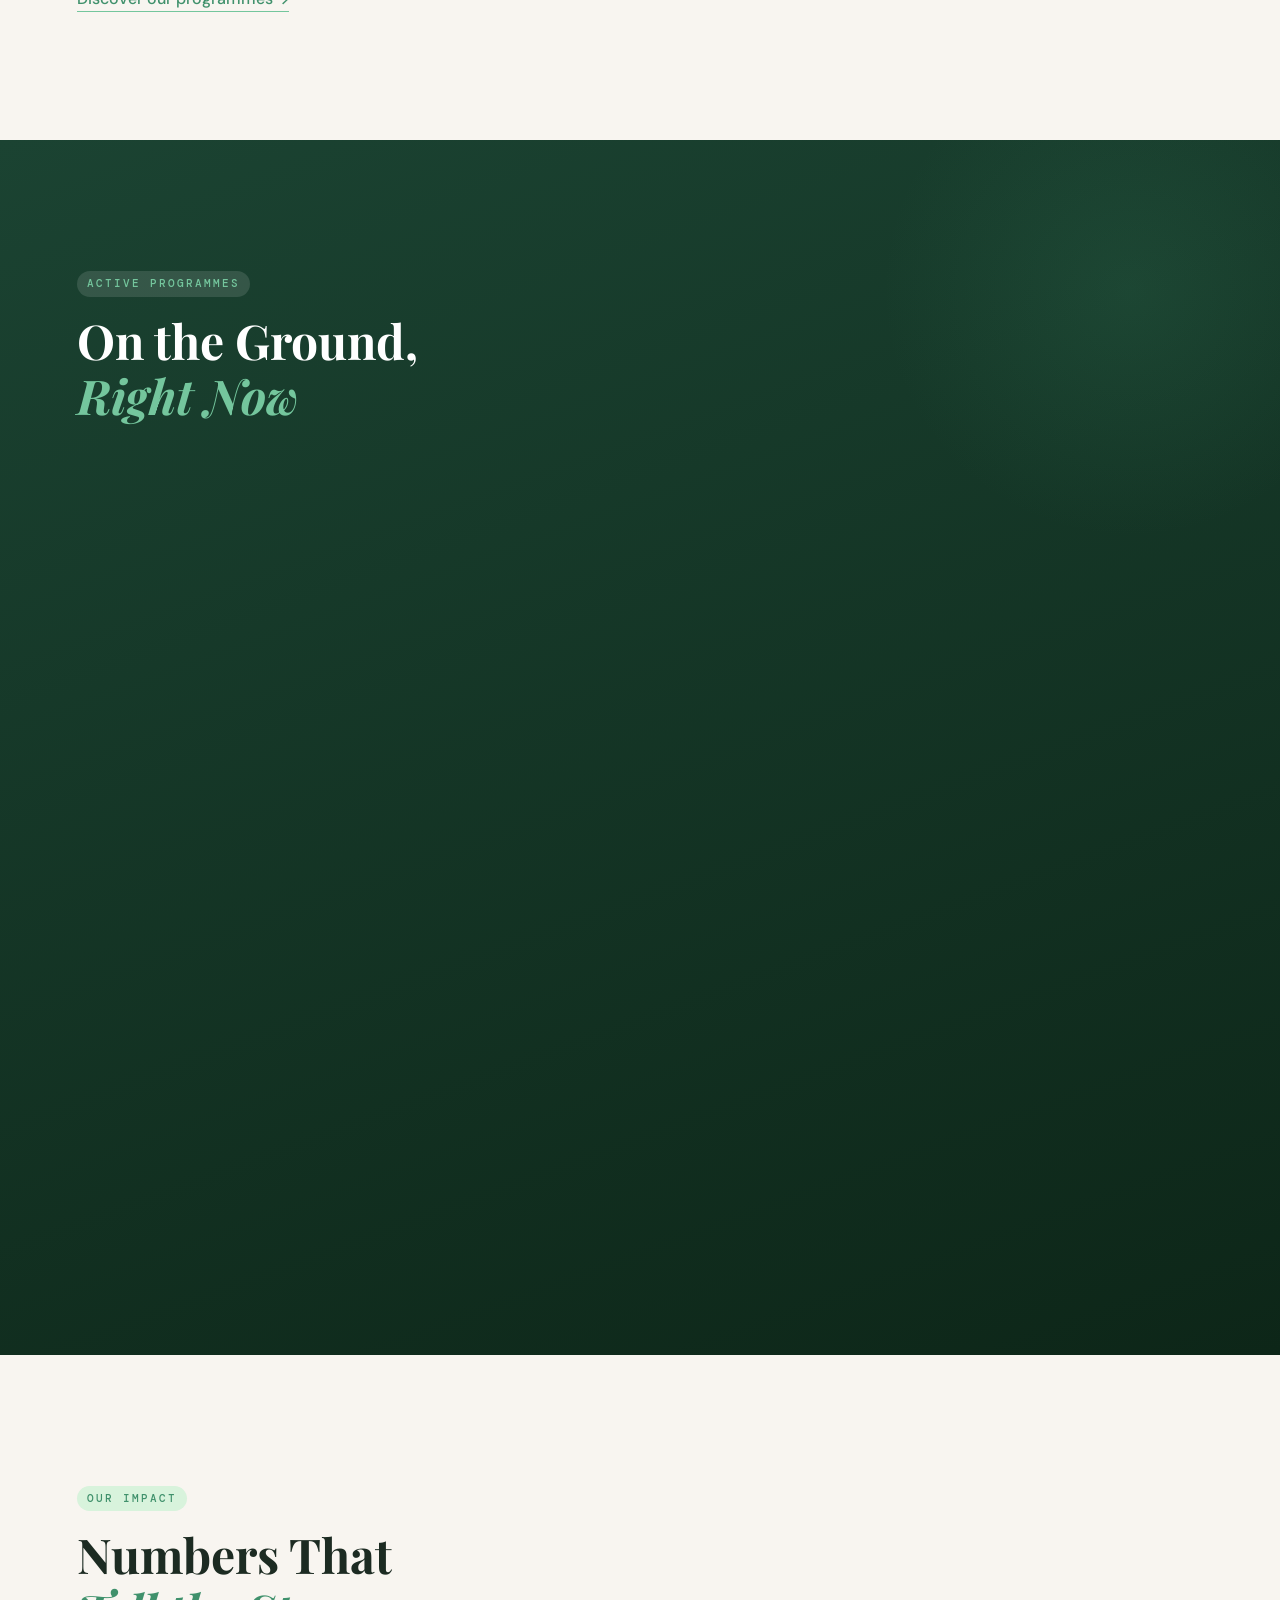
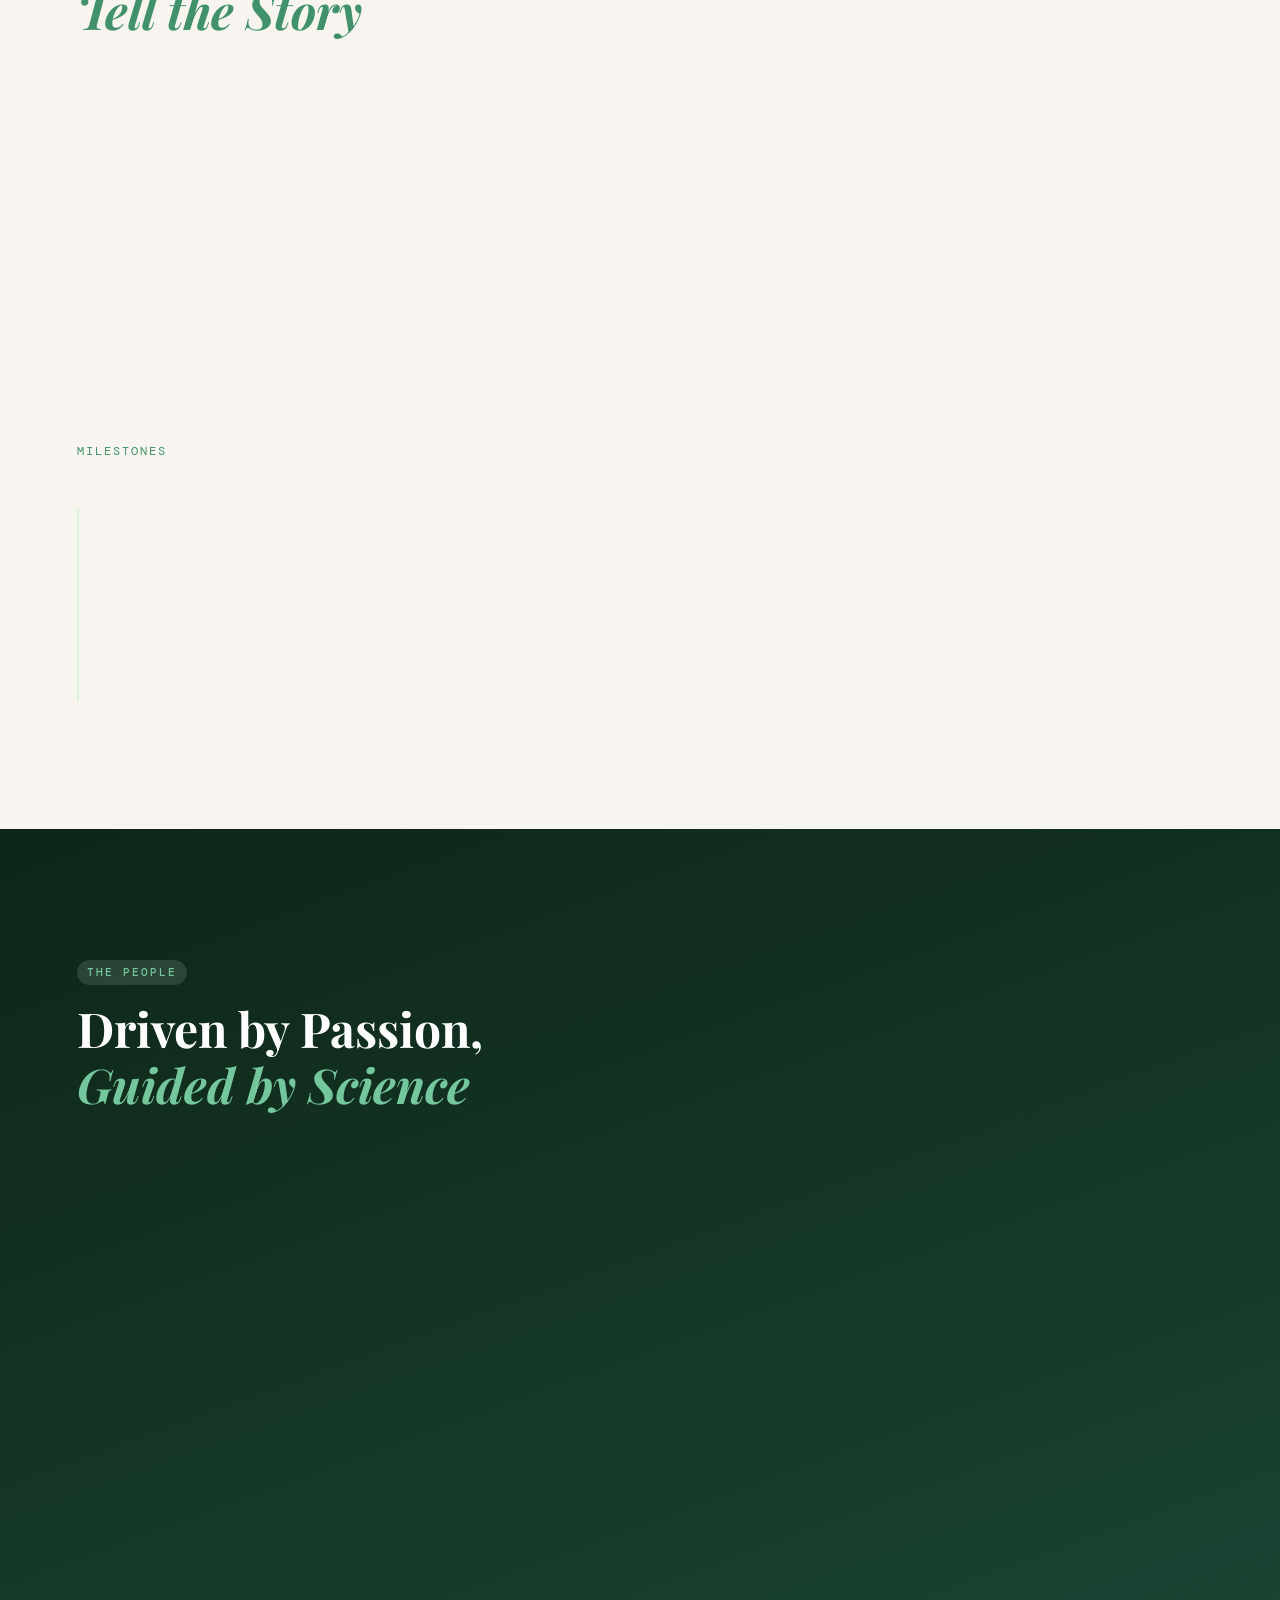
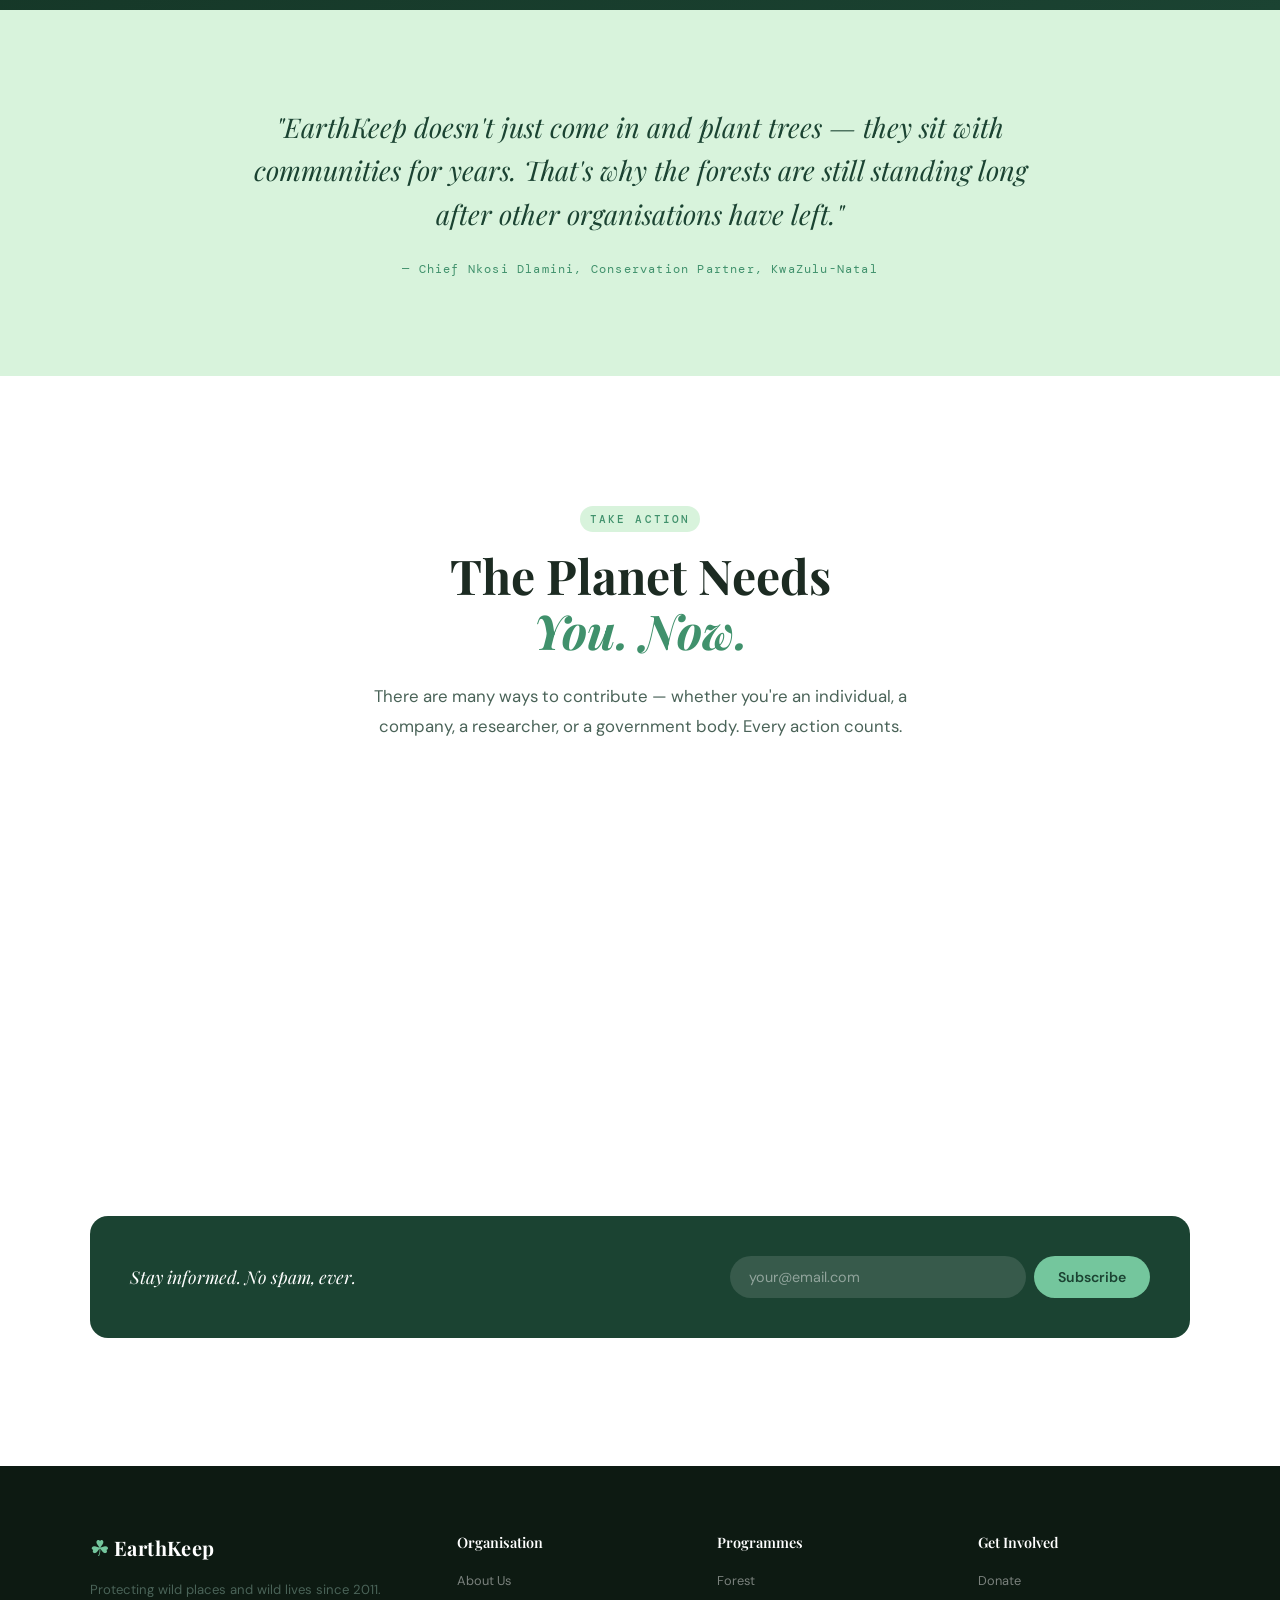
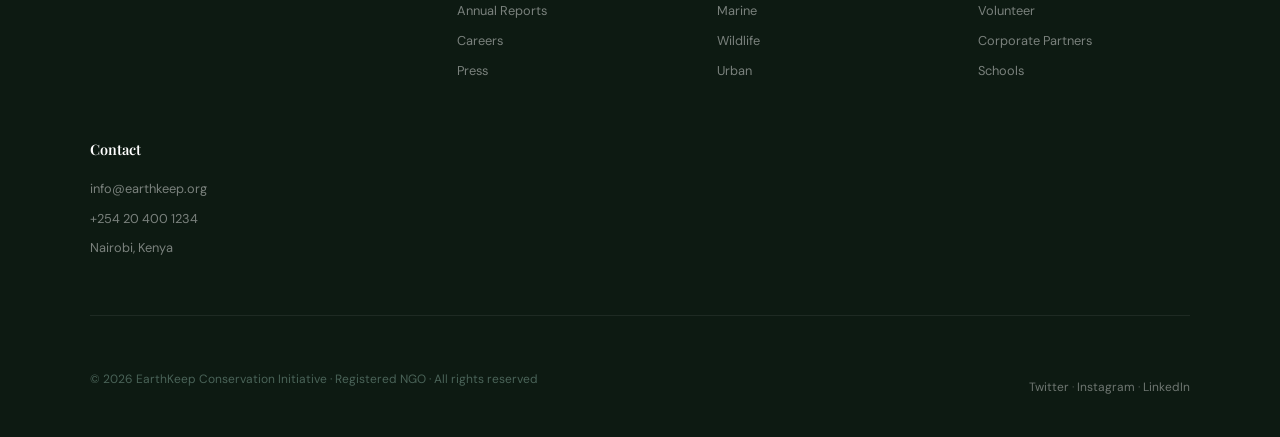
==== commit 2cda3b1a: "feat: linking" ====
--- a/index.html
+++ b/index.html
@@ -19,7 +19,7 @@
       <li><a href="#mission">Mission</a></li>
       <li><a href="#programs">Programs</a></li>
       <li><a href="impact.html">Impact</a></li>
-      <li><a href="#team">Team</a></li>
+      <li><a href="team.html">Team</a></li>
       <li><a href="#join" class="nav-cta">Get Involved</a></li>
     </ul>
     <button class="hamburger" onclick="toggleMenu()">&#9776;</button>
--- a/styles.css
+++ b/styles.css
@@ -1253,4 +1253,114 @@
   .kpi-inner { grid-template-columns: 1fr 1fr; }
   .species-grid { grid-template-columns: 1fr; }
   .testimonial-card { padding: 2rem 1.5rem; }
+}
+
+
+
+/* team styling */
+.impact-hero{
+  min-height:70vh;
+  display:flex;
+  align-items:center;
+  justify-content:center;
+  text-align:center;
+  padding:8rem 6%;
+  background:
+  linear-gradient(rgba(17,23,20,.85),
+  rgba(27,67,50,.75)),
+  url("https://images.unsplash.com/photo-1448375240586-882707db888b?w=1600&q=80")
+  center/cover;
+}
+
+.impact-hero-content{
+  max-width:800px;
+}
+
+.impact-hero h1{
+  font-family:var(--font-display);
+  font-size:clamp(3rem,6vw,5rem);
+  color:white;
+  margin-bottom:1rem;
+}
+
+.impact-hero h1 em{
+  color:var(--green-light);
+}
+
+.impact-hero p{
+  color:rgba(255,255,255,.8);
+}
+
+.impact-stats{
+  padding:7rem 6%;
+  text-align:center;
+}
+
+.stats-grid{
+  margin-top:3rem;
+  display:grid;
+  grid-template-columns:repeat(auto-fit,minmax(220px,1fr));
+  gap:1.5rem;
+}
+
+.stat-card{
+  background:white;
+  border-radius:var(--radius);
+  padding:2rem;
+  box-shadow:var(--shadow-sm);
+  opacity:0;
+  transform:translateY(20px);
+  transition:.5s;
+}
+
+.stat-card.visible{
+  opacity:1;
+  transform:translateY(0);
+}
+
+.stat-card h3{
+  font-family:var(--font-display);
+  font-size:2.8rem;
+  color:var(--green-bright);
+}
+
+.impact-projects{
+  padding:7rem 6%;
+  background:var(--green-deep);
+}
+
+.projects-grid{
+  display:grid;
+  grid-template-columns:repeat(auto-fit,minmax(300px,1fr));
+  gap:1.5rem;
+  margin-top:3rem;
+}
+
+.impact-card{
+  background:rgba(255,255,255,.05);
+  border:1px solid rgba(255,255,255,.1);
+  color:white;
+  border-radius:var(--radius);
+  padding:2rem;
+  opacity:0;
+  transform:translateY(20px);
+  transition:.5s;
+}
+
+.impact-card.visible{
+  opacity:1;
+  transform:translateY(0);
+}
+
+.impact-card h3{
+  font-family:var(--font-display);
+  margin-bottom:1rem;
+}
+
+.milestones{
+  padding:7rem 6%;
+}
+
+.timeline-track{
+  margin-top:3rem;
 }
